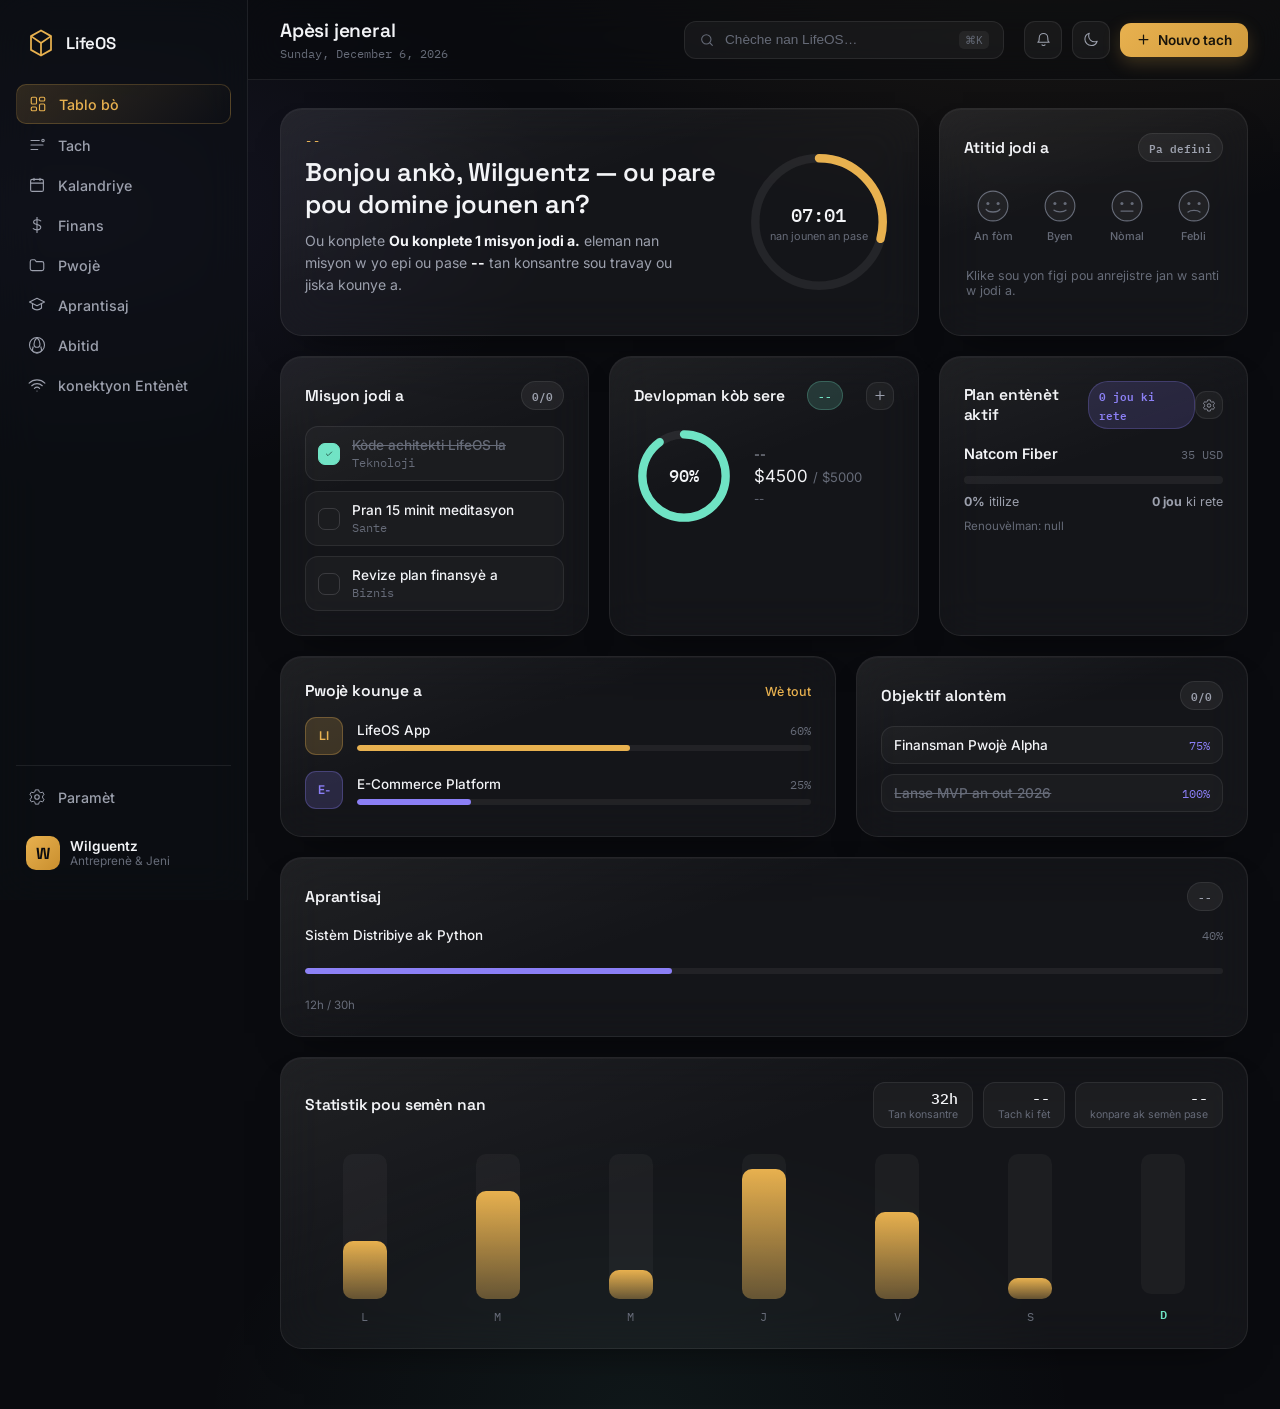
==== index.html @ 63cf5518 "Update index.html" ====
<!DOCTYPE html>
<html lang="ht">
<head>
  <meta charset="UTF-8">
  <meta name="viewport" content="width=device-width, initial-scale=1.0">
  <title>LifeOS — Tablo bò</title>

  <!-- Google Fonts -->
  <link rel="preconnect" href="https://fonts.googleapis.com">
  <link rel="preconnect" href="https://fonts.gstatic.com" crossorigin>
  <link href="https://fonts.googleapis.com/css2?family=Space+Grotesk:wght@400;500;600;700&family=Inter:wght@400;500;600;700&family=IBM+Plex+Mono:wght@400;500&display=swap" rel="stylesheet">

  <!-- CSS Style -->
  <link rel="stylesheet" href="dashboard.css">
</head>
<body>

<noscript>
  <p style="padding:16px;text-align:center;">LifeOS bezwen JavaScript pou li ka fonksyone. Tanpri aktive JavaScript nan navigatè w la.</p>
</noscript>

<div class="app">

  <!-- ================= SIDEBAR (NAVIGATION) ================= -->
  <aside class="sidebar" id="sidebar" aria-label="Navigasyon Prensipal">
    <div class="sidebar-brand">
      <span class="brand-mark" aria-hidden="true">
        <svg viewBox="0 0 24 24" fill="none">
          <path d="M12 2L4 6.5V17.5L12 22L20 17.5V6.5L12 2Z" stroke="currentColor" stroke-width="1.4" stroke-linejoin="round"/>
          <path d="M12 22V12M12 12L20 6.5M12 12L4 6.5" stroke="currentColor" stroke-width="1.4" stroke-linejoin="round"/>
        </svg>
      </span>
      <span class="brand-name">LifeOS</span>
    </div>

    <!-- Navigation Hooks via data-route -->
    <nav class="sidebar-nav" id="sidebarNav">
      <a href="#dashboard" class="nav-item is-active" data-route="dashboard" data-tip="Tablo bò" aria-label="Ale nan Tablo bò">
        <svg viewBox="0 0 24 24" fill="none" aria-hidden="true"><rect x="3" y="3" width="7" height="9" rx="1.5" stroke="currentColor" stroke-width="1.5"/><rect x="14" y="3" width="7" height="5" rx="1.5" stroke="currentColor" stroke-width="1.5"/><rect x="14" y="12" width="7" height="9" rx="1.5" stroke="currentColor" stroke-width="1.5"/><rect x="3" y="16" width="7" height="5" rx="1.5" stroke="currentColor" stroke-width="1.5"/></svg>
        <span>Tablo bò</span>
      </a>
      <a href="#tasks" class="nav-item" data-route="tasks" data-tip="Tach" aria-label="Ale nan Tach">
        <svg viewBox="0 0 24 24" fill="none" aria-hidden="true"><path d="M4 6h11M4 12h16M4 18h9" stroke="currentColor" stroke-width="1.5" stroke-linecap="round"/><circle cx="20" cy="6" r="1.6" stroke="currentColor" stroke-width="1.5"/></svg>
        <span>Tach</span>
      </a>
      <a href="#calendar" class="nav-item" data-route="calendar" data-tip="Kalandriye" aria-label="Ale nan Kalandriye">
        <svg viewBox="0 0 24 24" fill="none" aria-hidden="true"><rect x="3.5" y="4.5" width="17" height="16" rx="2" stroke="currentColor" stroke-width="1.5"/><path d="M3.5 9.5H20.5M8 3V6M16 3V6" stroke="currentColor" stroke-width="1.5" stroke-linecap="round"/></svg>
        <span>Kalandriye</span>
      </a>
      <a href="#finance" class="nav-item" data-route="finance" data-tip="Finans" aria-label="Ale nan Finans">
        <svg viewBox="0 0 24 24" fill="none" aria-hidden="true"><path d="M12 2V22" stroke="currentColor" stroke-width="1.5" stroke-linecap="round"/><path d="M17 6.5C17 6.5 14.8 5 12 5C9.5 5 7.5 6.4 7.5 8.3C7.5 12.3 17 10.2 17 14.8C17 16.9 14.7 18.5 12 18.5C9 18.5 7 16.8 7 16.8" stroke="currentColor" stroke-width="1.5" stroke-linecap="round"/></svg>
        <span>Finans</span>
      </a>
      <a href="#projects" class="nav-item" data-route="projects" data-tip="Pwojè" aria-label="Ale nan Pwojè">
        <svg viewBox="0 0 24 24" fill="none" aria-hidden="true"><path d="M3 7.5C3 6.1 4.1 5 5.5 5H9L11 7.5H18.5C19.9 7.5 21 8.6 21 10V17C21 18.4 19.9 19.5 18.5 19.5H5.5C4.1 19.5 3 18.4 3 17V7.5Z" stroke="currentColor" stroke-width="1.5" stroke-linejoin="round"/></svg>
        <span>Pwojè</span>
      </a>
      <a href="#learning" class="nav-item" data-route="learning" data-tip="Aprantisaj" aria-label="Ale nan Aprantisaj">
        <svg viewBox="0 0 24 24" fill="none" aria-hidden="true"><path d="M2 8L12 3L22 8L12 13L2 8Z" stroke="currentColor" stroke-width="1.5" stroke-linejoin="round"/><path d="M6 10.5V16C6 16 8.5 18.5 12 18.5C15.5 18.5 18 16 18 16V10.5" stroke="currentColor" stroke-width="1.5" stroke-linecap="round"/></svg>
        <span>Aprantisaj</span>
      </a>
      <a href="#habits" class="nav-item" data-route="habits" data-tip="Abitid" aria-label="Ale nan Abitid">
        <svg viewBox="0 0 24 24" fill="none" aria-hidden="true"><path d="M12 2C12 2 8 6 8 10.5C8 13 9.8 15 12 15C14.2 15 16 13 16 10.5C16 6 12 2 12 2Z" stroke="currentColor" stroke-width="1.5" stroke-linejoin="round"/><path d="M7 14C7 14 6 17 6 18.5C6 20.9 8.7 22.8 12 22.8C15.3 22.8 18 20.9 18 18.5C18 17 17 14 17 14" stroke="currentColor" stroke-width="1.5" stroke-linejoin="round"/><circle cx="12" cy="12" r="10" stroke="currentColor" stroke-width="1.5"/></svg>
        <span>Abitid</span>
      </a>
<a href="#plan" class="nav-item" data-route="plan" data-tip="plan" aria-label="Ale nan plan inténet">
  <svg viewBox="0 0 24 24" fill="none" aria-hidden="true">
    <path d="M12 20h.01M8.5 16.5a5 5 0 0 1 7 0M5 13a10 10 0 0 1 14 0M1.5 9.5a15 15 0 0 1 21 0" stroke="currentColor" stroke-width="1.5" stroke-linecap="round" stroke-linejoin="round"/>
  </svg>
  <span>konektyon Entènèt</span>
</a>
    </nav>




    <!-- Profile Area (Required Hooks) -->
    <div class="sidebar-footer">
      <a href="#settings" class="nav-item" data-route="settings" data-tip="Paramèt" aria-label="Ale nan Paramèt">
        <svg viewBox="0 0 24 24" fill="none" aria-hidden="true"><circle cx="12" cy="12" r="3" stroke="currentColor" stroke-width="1.5"/><path d="M19.4 13.5C19.5 13 19.5 12.5 19.5 12C19.5 11.5 19.5 11 19.4 10.5L21.5 8.9L19.5 5.4L17.1 6.4C16.4 5.8 15.6 5.3 14.7 5L14.3 2.5H9.7L9.3 5C8.4 5.3 7.6 5.8 6.9 6.4L4.5 5.4L2.5 8.9L4.6 10.5C4.5 11 4.5 11.5 4.5 12C4.5 12.5 4.5 13 4.6 13.5L2.5 15.1L4.5 18.6L6.9 17.6C7.6 18.2 8.4 18.7 9.3 19L9.7 21.5H14.3L14.7 19C15.6 18.7 16.4 18.2 17.1 17.6L19.5 18.6L21.5 15.1L19.4 13.5Z" stroke="currentColor" stroke-width="1.3" stroke-linejoin="round"/></svg>
        <span>Paramèt</span>
      </a>
      <div class="sidebar-user" id="sidebarUserProfile">
        <div class="user-avatar" id="userAvatar">-</div>
        <div class="user-meta">
          <span class="user-name" id="userName">-</span>
          <span class="user-role" id="userRole">-</span>
        </div>
      </div>
    </div>
  </aside>

  <!-- ================= MAIN CONTENT CONTAINER ================= -->
  <div class="main">
    <header class="topbar">
      <button class="icon-btn only-mobile" id="menuToggle" aria-label="Louvri/Fèmen meni" aria-expanded="false" aria-controls="sidebar">
        <svg viewBox="0 0 24 24" fill="none" aria-hidden="true"><path d="M4 7H20M4 12H20M4 17H14" stroke="currentColor" stroke-width="1.6" stroke-linecap="round"/></svg>
      </button>

      <div class="topbar-title">
        <h1 id="viewTitle">Apèsi jeneral</h1>
        <p id="todayLabel">--</p>
      </div>

      <div class="topbar-search" role="search">
        <svg viewBox="0 0 24 24" fill="none" aria-hidden="true"><circle cx="11" cy="11" r="7" stroke="currentColor" stroke-width="1.6"/><path d="M20 20L16.5 16.5" stroke="currentColor" stroke-width="1.6" stroke-linecap="round"/></svg>
        <input type="text" id="searchInput" placeholder="Chèche nan LifeOS…" aria-label="Chèche nan tout sistèm nan">
        <span class="kbd" aria-hidden="true">⌘K</span>
      </div>

      <div class="topbar-actions">
        <button class="icon-btn" id="notificationBtn" aria-label="Notifikasyon, pa gen nouvo mesaj" aria-live="polite">
          <svg viewBox="0 0 24 24" fill="none" aria-hidden="true"><path d="M6 9.5C6 6 8.7 3.5 12 3.5C15.3 3.5 18 6 18 9.5C18 15 20 16 20 16H4C4 16 6 15 6 9.5Z" stroke="currentColor" stroke-width="1.5" stroke-linejoin="round"/><path d="M9.5 19C9.5 19 10 20.5 12 20.5C14 20.5 14.5 19 14.5 19" stroke="currentColor" stroke-width="1.5" stroke-linejoin="round"/></svg>
          <span class="dot-badge" id="notificationBadge" style="display: none;"></span>
        </button>
        <button class="icon-btn" id="themeToggle" aria-label="Chanje tèm klè oswa fonse">
          <svg viewBox="0 0 24 24" fill="none" aria-hidden="true"><path d="M20 14.5C18.9 15 17.7 15.3 16.4 15.3C11.8 15.3 8 11.6 8 7C8 5.7 8.3 4.4 8.9 3.3C5.3 4.4 2.7 7.8 2.7 11.7C2.7 16.6 6.7 20.6 11.6 20.6C15.5 20.6 18.8 18.1 20 14.5Z" stroke="currentColor" stroke-width="1.5" stroke-linejoin="round"/></svg>
        </button>
        <button class="btn-primary" id="newTaskBtn" aria-label="Kreye yon nouvo tach">
          <svg viewBox="0 0 24 24" fill="none" aria-hidden="true"><path d="M12 5V19M5 12H19" stroke="currentColor" stroke-width="2" stroke-linecap="round"/></svg>
          Nouvo tach
        </button>
      </div>
    </header>

    <main class="content" id="mainContent">
      <div class="grid">
        <!-- 1. WELCOME SECTION -->
        <section class="card card--welcome span-8" id="welcomeSection" data-reveal>
          <div class="welcome-text">
            <p class="eyebrow" id="welcomeGreeting">--</p>
            <h2 id="welcomeTitle">Pwofil la ap chaje...</h2>
            <p class="welcome-sub" id="welcomeSub">
              Ou konplete <strong id="welcomeDoneCount">--</strong> eleman nan misyon w yo epi ou pase <strong id="welcomeFocusedTime">--</strong> tan konsantre sou travay ou jiska kounye a.
            </p>
            <div class="welcome-chips" id="welcomeChips"></div>
          </div>
          <div class="day-arc" aria-hidden="true">
            <svg viewBox="0 0 160 160">
              <circle class="arc-track" cx="80" cy="80" r="68"/>
              <circle class="arc-fill" id="dayArcFill" cx="80" cy="80" r="68"/>
            </svg>
            <div class="arc-label">
              <span class="arc-time" id="arcTime">--:--</span>
              <span class="arc-caption" id="arcCaption">nan jounen an pase</span>
            </div>
          </div>
        </section>

        <!-- 2. MOOD SECTION -->
        <section class="card card--mood span-4" id="moodSection" data-reveal>
          <div class="card-head">
            <h3>Atitid jodi a</h3>
            <span class="card-tag" id="moodTag">Pa defini</span>
          </div>
          <div class="mood-row" id="moodRow">
            <button class="mood-btn" data-mood="great" data-label="An fòm">
              <svg viewBox="0 0 40 40"><circle cx="20" cy="20" r="17.5" class="mood-face"/><circle cx="14" cy="17" r="1.8" class="mood-eye"/><circle cx="26" cy="17" r="1.8" class="mood-eye"/><path d="M12 24C14.5 28 25.5 28 28 24" class="mood-mouth"/></svg>
              <span>An fòm</span>
            </button>
            <button class="mood-btn" data-mood="good" data-label="Byen">
              <svg viewBox="0 0 40 40"><circle cx="20" cy="20" r="17.5" class="mood-face"/><circle cx="14" cy="17" r="1.8" class="mood-eye"/><circle cx="26" cy="17" r="1.8" class="mood-eye"/><path d="M13 25C16 27.5 24 27.5 27 25" class="mood-mouth"/></svg>
              <span>Byen</span>
            </button>
            <button class="mood-btn" data-mood="okay" data-label="Nòmal">
              <svg viewBox="0 0 40 40"><circle cx="20" cy="20" r="17.5" class="mood-face"/><circle cx="14" cy="17" r="1.8" class="mood-eye"/><circle cx="26" cy="17" r="1.8" class="mood-eye"/><path d="M13 26H27" class="mood-mouth"/></svg>
              <span>Nòmal</span>
            </button>
            <button class="mood-btn" data-mood="low" data-label="Febli">
              <svg viewBox="0 0 40 40"><circle cx="20" cy="20" r="17.5" class="mood-face"/><circle cx="14" cy="17" r="1.8" class="mood-eye"/><circle cx="26" cy="17" r="1.8" class="mood-eye"/><path d="M13 27C16 24.5 24 24.5 27 27" class="mood-mouth"/></svg>
              <span>Febli</span>
            </button>
          </div>
          <p class="mood-note" id="moodNote">Klike sou yon figi pou anrejistre jan w santi w jodi a.</p>
        </section>

        <!-- 3. MISSION SECTION -->
        <section class="card card--mission span-4" id="missionSection" data-reveal>
          <div class="card-head">
            <h3>Misyon jodi a</h3>
            <span class="card-tag" id="missionTag">0/0</span>
          </div>
          <ul class="mission-list" id="missionList"></ul>
        </section>

        <!-- 4. SAVINGS SECTION -->
        <section class="card card--savings span-4" id="savingsSection" data-reveal>
          <div class="card-head">
            <h3>Devlopman kòb sere</h3>
            <span class="card-tag tag--mint" id="savingsTag">--</span>
            <button class="icon-btn" id="addTransactionBtn" style="width:28px;height:28px;">
              <svg viewBox="0 0 24 24" fill="none"><path d="M12 5V19M5 12H19" stroke="currentColor" stroke-width="2" stroke-linecap="round"/></svg>
            </button>
          </div>
          <div class="savings-body">
            <div class="ring-wrap">
              <svg viewBox="0 0 120 120" class="ring">
                <circle cx="60" cy="60" r="50" class="ring-track"/>
                <circle cx="60" cy="60" r="50" class="ring-fill" id="savingsRing"/>
              </svg>
              <div class="ring-center">
                <span class="ring-pct" id="savingsPct">0%</span>
              </div>
            </div>
            <div class="savings-meta">
              <p class="savings-goal" id="savingsGoalName">--</p>
              <p class="savings-amounts"><strong id="savingsCurrent">--</strong> <span id="savingsTarget">sou --</span></p>
              <p class="savings-sub" id="savingsSub">--</p>
            </div>
          </div>
        </section>

        <!-- 5. INTERNET PLAN SECTION -->
        <section class="card card--plan span-4" id="internetPlanSection" data-reveal>
          <div class="card-head">
            <h3>Plan entènèt aktif</h3>
            <span class="card-tag tag--violet" id="planDaysLeft">-- jou ki rete</span>
            <button class="icon-btn" id="managePlanBtn" style="width:28px;height:28px;">
              <svg viewBox="0 0 24 24" fill="none"><circle cx="12" cy="12" r="3" stroke="currentColor" stroke-width="1.5"/><path d="M19.4 13.5C19.5 13 19.5 12.5 19.5 12C19.5 11.5 19.5 11 19.4 10.5L21.5 8.9L19.5 5.4L17.1 6.4C16.4 5.8 15.6 5.3 14.7 5L14.3 2.5H9.7L9.3 5C8.4 5.3 7.6 5.8 6.9 6.4L4.5 5.4L2.5 8.9L4.6 10.5C4.5 11 4.5 11.5 4.5 12C4.5 12.5 4.5 13 4.6 13.5L2.5 15.1L4.5 18.6L6.9 17.6C7.6 18.2 8.4 18.7 9.3 19L9.7 21.5H14.3L14.7 19C15.6 18.7 16.4 18.2 17.1 17.6L19.5 18.6L21.5 15.1L19.4 13.5Z" stroke="currentColor" stroke-width="1.3" stroke-linejoin="round"/></svg>
            </button>
          </div>
          <div class="plan-body">
            <div class="plan-top">
              <span class="plan-provider" id="planProvider">--</span>
              <span class="plan-price" id="planPrice">--</span>
            </div>
            <div class="plan-bar" aria-hidden="true">
              <div class="plan-bar-fill" id="planBarFill" style="width: 0%;"></div>
            </div>
            <div class="plan-stats">
              <span><strong id="planUsed">--</strong> itilize</span>
              <span><strong id="planLeft">--</strong> ki rete</span>
            </div>
            <p class="plan-renew" id="planRenewDate">--</p>
          </div>
        </section>

        <!-- 6. PROJECTS SECTION -->
        <section class="card card--projects span-7" id="projectsSection" data-reveal>
          <div class="card-head">
            <h3>Pwojè kounye a</h3>
            <a href="#projects" class="card-link" data-route="projects">Wè tout</a>
          </div>
          <div class="project-list" id="projectList"></div>
        </section>

        <!-- NEW GOALS SECTION -->
        <section class="card card--goals span-5" id="goalsSection" data-reveal>
          <div class="card-head">
            <h3>Objektif alontèm</h3>
            <span class="card-tag" id="goalsTag">0/0</span>
          </div>
          <ul class="goals-list" id="goalsList"></ul>
        </section>

        <!-- 7. LEARNING SECTION -->
        <section class="card card--learning span-12" id="learningSection" data-reveal>
          <div class="card-head">
            <h3>Aprantisaj</h3>
            <span class="card-tag" id="learningTag">--</span>
          </div>
          <div class="learning-list" id="learningList"></div>
        </section>

        <!-- 8. WEEKLY STATS SECTION -->
        <section class="card card--stats span-12" id="weeklyStatsSection" data-reveal>
          <div class="card-head">
            <h3>Statistik pou semèn nan</h3>
            <div class="stats-summary" id="statsSummary">
              <div class="stat-pill"><span class="stat-num" id="statFocusedTime">--</span><span class="stat-label">Tan konsantre</span></div>
              <div class="stat-pill"><span class="stat-num" id="statTasksDone">--</span><span class="stat-label">Tach ki fèt</span></div>
              <div class="stat-pill"><span class="stat-num" id="statTrend">--</span><span class="stat-label">konpare ak semèn pase</span></div>
            </div>
          </div>
          <div class="bars" id="weeklyBars"></div>
        </section>
      </div>
    </main>
  </div>

  <div class="sidebar-scrim" id="sidebarScrim" aria-hidden="true"></div>
</div>

<script type="module" src="main.js"></script>
</body>
</html>
---- dashboard.css ----
/* ============================================================
   LifeOS — Design tokens
   ============================================================ */
:root{
  /* base surfaces */
  --bg: #0A0B0F;
  --bg-soft: #0D0F15;
  --bg-elevated: #14161D;
  --glass: rgba(255,255,255,0.045);
  --glass-strong: rgba(255,255,255,0.075);
  --border: rgba(255,255,255,0.08);
  --border-strong: rgba(255,255,255,0.14);

  /* text */
  --text-primary: #F3F4F7;
  --text-secondary: #9CA0AD;
  --text-tertiary: #666B78;

  /* accents */
  --accent-gold: #E8B14F;
  --accent-gold-soft: rgba(232,177,79,0.16);
  --accent-mint: #6FE3C4;
  --accent-mint-soft: rgba(111,227,196,0.16);
  --accent-violet: #8B7FF6;
  --accent-violet-soft: rgba(139,127,246,0.16);
  --accent-coral: #F2765A;

  /* type */
  --font-display: 'Space Grotesk', 'Inter', sans-serif;
  --font-body: 'Inter', sans-serif;
  --font-mono: 'IBM Plex Mono', monospace;

  /* layout */
  --sidebar-w: 248px;
  --radius-lg: 22px;
  --radius-md: 16px;
  --radius-sm: 10px;
  --ease: cubic-bezier(.22,1,.36,1);
}

*{ box-sizing:border-box; }
html{ color-scheme: dark; }

body{
  margin:0;
  min-height:100vh;
  font-family: var(--font-body);
  color: var(--text-primary);
  background:
    radial-gradient(1100px 600px at 82% -10%, rgba(232,177,79,0.10), transparent 60%),
    radial-gradient(900px 500px at 5% 15%, rgba(139,127,246,0.09), transparent 55%),
    radial-gradient(800px 500px at 50% 100%, rgba(111,227,196,0.06), transparent 55%),
    var(--bg);
  -webkit-font-smoothing: antialiased;
}

::selection{ background: var(--accent-gold-soft); color: var(--text-primary); }

::-webkit-scrollbar{ width:9px; height:9px; }
::-webkit-scrollbar-thumb{ background: rgba(255,255,255,0.12); border-radius: 10px; }
::-webkit-scrollbar-track{ background: transparent; }

a{ color: inherit; text-decoration:none; }
button{ font-family: inherit; cursor:pointer; }

/* ============================================================
   App shell
   ============================================================ */
.app{
  display:flex;
  min-height:100vh;
}

/* ---------- Sidebar ---------- */
.sidebar{
  width: var(--sidebar-w);
  flex-shrink:0;
  display:flex;
  flex-direction:column;
  padding: 22px 16px;
  background: rgba(13,15,21,0.6);
  border-right: 1px solid var(--border);
  backdrop-filter: blur(20px);
  -webkit-backdrop-filter: blur(20px);
  position: sticky;
  top:0;
  height:100vh;
  z-index: 40;
}

.sidebar-brand{
  display:flex; align-items:center; gap:10px;
  padding: 6px 10px 26px;
}
.brand-mark{
  width:30px; height:30px; color: var(--accent-gold);
  display:flex; align-items:center; justify-content:center;
}
.brand-mark svg{ width:100%; height:100%; }
.brand-name{
  font-family: var(--font-display);
  font-weight:600;
  font-size: 1.05rem;
  letter-spacing: -0.01em;
}

.sidebar-nav{
  display:flex; flex-direction:column; gap:2px;
  flex:1;
}

.nav-item{
  display:flex; align-items:center; gap:12px;
  padding: 10px 12px;
  border-radius: var(--radius-sm);
  color: var(--text-secondary);
  font-size: 0.89rem;
  font-weight: 500;
  transition: background .18s var(--ease), color .18s var(--ease), transform .18s var(--ease);
}
.nav-item svg{ width:18px; height:18px; flex-shrink:0; }
.nav-item:hover{ background: var(--glass); color: var(--text-primary); }
.nav-item.is-active{
  background: linear-gradient(135deg, var(--accent-gold-soft), transparent);
  color: var(--accent-gold);
  border: 1px solid rgba(232,177,79,0.22);
}

.sidebar-footer{
  display:flex; flex-direction:column; gap:12px;
  padding-top: 12px;
  border-top: 1px solid var(--border);
}
.sidebar-user{
  display:flex; align-items:center; gap:10px;
  padding: 8px 10px;
  border-radius: var(--radius-sm);
}
.user-avatar{
  width:34px; height:34px; border-radius:10px;
  display:flex; align-items:center; justify-content:center;
  background: linear-gradient(135deg, var(--accent-gold), #c98f2e);
  color:#0A0B0F; font-weight:700; font-family: var(--font-display);
  flex-shrink:0;
}
.user-meta{ display:flex; flex-direction:column; line-height:1.2; overflow:hidden; }
.user-name{ font-size:0.85rem; font-weight:600; }
.user-role{ font-size:0.74rem; color:var(--text-tertiary); }

.sidebar-scrim{ display:none; }
/* ---------- Plan Entènèt (Sidebar) ---------- */
.sidebar-plan{
  padding: 14px 12px;
  margin: 8px 0;
  border-radius: var(--radius-md);
  background: var(--glass);
  border: 1px solid var(--border);
}
.sidebar-plan-title{
  margin: 0 0 10px;
  font-size: 0.76rem;
  font-weight: 600;
  color: var(--text-secondary);
  text-transform: uppercase;
  letter-spacing: 0.04em;
}
#internetPlanForm{
  display: flex;
  flex-direction: column;
  gap: 8px;
}
#internetPlanForm select,
#internetPlanForm input{
  width: 100%;
  padding: 8px 10px;
  border-radius: 9px;
  background: rgba(255,255,255,0.05);
  border: 1px solid var(--border);
  color: var(--text-primary);
  font-size: 0.8rem;
  font-family: var(--font-body);
  outline: none;
  transition: border-color .18s var(--ease);
}
#internetPlanForm select:focus,
#internetPlanForm input:focus{
  border-color: var(--border-strong);
}
#internetPlanForm select option{
  background: var(--bg-elevated);
  color: var(--text-primary);
}
#internetPlanForm input::placeholder{
  color: var(--text-tertiary);
}
#internetPlanForm button{
  padding: 9px;
  border-radius: 9px;
  border: none;
  background: linear-gradient(135deg, var(--accent-gold), #cf9a3c);
  color: #17130a;
  font-weight: 600;
  font-size: 0.82rem;
}
.sidebar-plan-status{
  margin: 10px 2px 0;
  font-size: 0.72rem;
  color: var(--text-tertiary);
  font-family: var(--font-mono);
}
/* ---------- Main column ---------- */
.main{
  flex:1;
  min-width:0;
  display:flex;
  flex-direction:column;
}

/* ---------- Topbar ---------- */
.topbar{
  position: sticky;
  top:0;
  z-index: 30;
  display:flex;
  align-items:center;
  gap: 20px;
  padding: 18px 32px;
  background: rgba(10,11,15,0.55);
  backdrop-filter: blur(18px);
  -webkit-backdrop-filter: blur(18px);
  border-bottom: 1px solid var(--border);
}
.topbar-title h1{
  margin:0; font-family: var(--font-display);
  font-size: 1.2rem; font-weight:600; letter-spacing:-0.01em;
}
.topbar-title p{
  margin:2px 0 0; font-size:0.78rem; color: var(--text-tertiary);
  font-family: var(--font-mono);
}

.topbar-search{
  margin-left: auto;
  display:flex; align-items:center; gap:8px;
  width: 320px;
  padding: 9px 14px;
  border-radius: 12px;
  background: var(--glass);
  border: 1px solid var(--border);
  color: var(--text-tertiary);
  transition: border-color .18s var(--ease), background .18s var(--ease);
}
.topbar-search:focus-within{ border-color: var(--border-strong); background: var(--glass-strong); }
.topbar-search svg{ width:16px; height:16px; flex-shrink:0; }
.topbar-search input{
  border:none; background:transparent; outline:none;
  color: var(--text-primary); font-size:0.85rem; width:100%;
}
.topbar-search input::placeholder{ color: var(--text-tertiary); }
.kbd{
  font-family: var(--font-mono); font-size:0.68rem;
  color: var(--text-tertiary); background: rgba(255,255,255,0.06);
  padding: 2px 6px; border-radius:5px; flex-shrink:0;
}

.topbar-actions{ display:flex; align-items:center; gap:10px; }

.icon-btn{
  position:relative;
  width:38px; height:38px;
  display:flex; align-items:center; justify-content:center;
  border-radius: 11px;
  background: var(--glass);
  border: 1px solid var(--border);
  color: var(--text-secondary);
  transition: background .18s var(--ease), color .18s var(--ease), transform .12s var(--ease);
}
.icon-btn svg{ width:17px; height:17px; }
.icon-btn:hover{ background: var(--glass-strong); color: var(--text-primary); transform: translateY(-1px); }
.dot-badge{
  position:absolute; top:8px; right:8px;
  width:6px; height:6px; border-radius:50%;
  background: var(--accent-coral);
  box-shadow: 0 0 0 2px var(--bg);
}

.btn-primary{
  display:flex; align-items:center; gap:7px;
  padding: 9px 16px;
  border-radius: 11px;
  border: none;
  background: linear-gradient(135deg, var(--accent-gold), #cf9a3c);
  color: #17130a;
  font-weight:600; font-size:0.85rem;
  box-shadow: 0 6px 18px rgba(232,177,79,0.22);
  transition: transform .16s var(--ease), box-shadow .16s var(--ease);
  white-space: nowrap;
}
.btn-primary svg{ width:15px; height:15px; }
.btn-primary:hover{ transform: translateY(-1px); box-shadow: 0 8px 22px rgba(232,177,79,0.3); }
.btn-primary:active{ transform: translateY(0); }

.only-mobile{ display:none; }

/* ============================================================
   Content / Bento grid
   ============================================================ */
.content{ padding: 28px 32px 60px; }

.grid{
  display:grid;
  grid-template-columns: repeat(12, 1fr);
  gap: 20px;
}

.span-12{ grid-column: span 12; }
.span-8{ grid-column: span 8; }
.span-7{ grid-column: span 7; }
.span-5{ grid-column: span 5; }
.span-4{ grid-column: span 4; }

/* ---------- Card base (glassmorphism) ---------- */
.card{
  position:relative;
  background: var(--glass);
  border: 1px solid var(--border);
  border-radius: var(--radius-lg);
  padding: 24px;
  backdrop-filter: blur(22px);
  -webkit-backdrop-filter: blur(22px);
  box-shadow: 0 1px 0 rgba(255,255,255,0.03) inset, 0 20px 40px -24px rgba(0,0,0,0.6);
  overflow:hidden;
  opacity:0;
  transform: translateY(14px);
  animation: reveal .7s var(--ease) forwards;
}
.card::before{
  content:"";
  position:absolute; inset:0;
  background: linear-gradient(160deg, rgba(255,255,255,0.05), transparent 40%);
  pointer-events:none;
}
.card:hover{ border-color: var(--border-strong); }

@keyframes reveal{
  to{ opacity:1; transform: translateY(0); }
}
[data-reveal]:nth-child(1){ animation-delay: .02s; }
[data-reveal]:nth-child(2){ animation-delay: .07s; }
[data-reveal]:nth-child(3){ animation-delay: .12s; }
[data-reveal]:nth-child(4){ animation-delay: .17s; }
[data-reveal]:nth-child(5){ animation-delay: .22s; }
[data-reveal]:nth-child(6){ animation-delay: .27s; }
[data-reveal]:nth-child(7){ animation-delay: .32s; }
[data-reveal]:nth-child(8){ animation-delay: .37s; }

.card-head{
  display:flex; align-items:center; justify-content:space-between;
  margin-bottom: 16px;
}
.card-head h3{
  margin:0; font-family: var(--font-display);
  font-size:0.98rem; font-weight:600; letter-spacing:-0.01em;
}
.card-link{ font-size:0.78rem; color: var(--accent-gold); font-weight:500; }
.card-link:hover{ text-decoration: underline; }

.card-tag{
  font-size:0.7rem; font-weight:600;
  padding: 4px 10px; border-radius: 20px;
  background: rgba(255,255,255,0.06);
  color: var(--text-secondary);
  border: 1px solid var(--border);
  font-family: var(--font-mono);
}
.tag--mint{ background: var(--accent-mint-soft); color: var(--accent-mint); border-color: rgba(111,227,196,0.25); }
.tag--violet{ background: var(--accent-violet-soft); color: var(--accent-violet); border-color: rgba(139,127,246,0.25); }

/* ---------- 1. Welcome card ---------- */
.card--welcome{
  display:flex; align-items:center; justify-content:space-between; gap:24px;
}
.eyebrow{
  margin:0 0 8px; font-family: var(--font-mono); font-size:0.72rem;
  text-transform: uppercase; letter-spacing: 0.08em; color: var(--accent-gold);
}
.welcome-text h2{
  margin:0 0 10px; font-family: var(--font-display);
  font-size: clamp(1.3rem, 2vw, 1.65rem); font-weight:600; letter-spacing:-0.015em;
  max-width: 30ch;
}
.welcome-sub{ margin:0 0 16px; color: var(--text-secondary); font-size:0.88rem; max-width: 42ch; line-height:1.55; }
.welcome-sub strong{ color: var(--text-primary); }
.welcome-chips{ display:flex; gap:8px; flex-wrap:wrap; }
.chip{
  font-size:0.76rem; padding:6px 12px; border-radius: 20px;
  background: rgba(255,255,255,0.05); border:1px solid var(--border);
  color: var(--text-secondary);
}

.day-arc{ position:relative; width:150px; height:150px; flex-shrink:0; }
.day-arc svg{ width:100%; height:100%; transform: rotate(-90deg); }
.arc-track{ fill:none; stroke: rgba(255,255,255,0.07); stroke-width:9; }
.arc-fill{
  fill:none; stroke: var(--accent-gold); stroke-width:9;
  stroke-linecap: round;
  stroke-dasharray: 427; stroke-dashoffset: 427;
  transition: stroke-dashoffset 1.1s var(--ease);
}
.arc-label{
  position:absolute; inset:0; display:flex; flex-direction:column;
  align-items:center; justify-content:center; text-align:center;
}
.arc-time{ font-family: var(--font-mono); font-size:1.2rem; font-weight:500; }
.arc-caption{ font-size:0.68rem; color: var(--text-tertiary); margin-top:2px; }

/* ---------- 2. Mood card ---------- */
.mood-row{ display:flex; gap:8px; justify-content:space-between; }
.mood-btn{
  flex:1; display:flex; flex-direction:column; align-items:center; gap:6px;
  padding: 10px 4px; border-radius: 14px;
  border: 1px solid transparent; background: transparent;
  color: var(--text-tertiary);
  transition: background .18s var(--ease), border-color .18s var(--ease), transform .12s var(--ease);
}
.mood-btn svg{ width:34px; height:34px; }
.mood-face{ fill: rgba(255,255,255,0.05); stroke: currentColor; stroke-width:1.3; }
.mood-eye{ fill: currentColor; }
.mood-mouth{ fill:none; stroke: currentColor; stroke-width:1.6; stroke-linecap:round; }
.mood-btn span{ font-size:0.68rem; font-weight:500; }
.mood-btn:hover{ background: var(--glass); color: var(--text-secondary); transform: translateY(-2px); }
.mood-btn.is-selected{
  color: var(--accent-gold);
  background: var(--accent-gold-soft);
  border-color: rgba(232,177,79,0.3);
  transform: translateY(-2px);
}
.mood-note{ margin: 14px 2px 0; font-size:0.78rem; color: var(--text-tertiary); }

/* ---------- 3. Mission card ---------- */
.mission-list{ list-style:none; margin:0; padding:0; display:flex; flex-direction:column; gap:10px; }
.mission-item{
  display:flex; align-items:center; gap:12px;
  padding: 10px 12px; border-radius: 13px;
  background: rgba(255,255,255,0.03);
  border: 1px solid var(--border);
  transition: background .18s var(--ease);
}
.mission-item:hover{ background: rgba(255,255,255,0.05); }
.check{
  width:22px; height:22px; border-radius: 7px; flex-shrink:0;
  border: 1.5px solid var(--border-strong);
  background: transparent;
  display:flex; align-items:center; justify-content:center;
  color: transparent;
  transition: all .18s var(--ease);
}
.mission-item.is-done .check{
  background: var(--accent-mint); border-color: var(--accent-mint); color:#08221a;
}
.check svg{ width:12px; height:12px; }
.mission-copy{ display:flex; flex-direction:column; min-width:0; }
.mission-title{ font-size:0.85rem; font-weight:500; }
.mission-item.is-done .mission-title{ color: var(--text-tertiary); text-decoration: line-through; }
.mission-meta{ font-size:0.72rem; color: var(--text-tertiary); font-family: var(--font-mono); margin-top:2px; }

/* ---------- Goals card ---------- */
.goals-list{ list-style:none; margin:0; padding:0; display:flex; flex-direction:column; gap:10px; }
.goal-item{
  display:flex; align-items:center; gap:12px;
  padding: 10px 12px; border-radius: 13px;
  background: rgba(255,255,255,0.03);
  border: 1px solid var(--border);
  transition: background .18s var(--ease);
}
.goal-item:hover{ background: rgba(255,255,255,0.05); }
.goal-item .check{
  width:22px; height:22px; border-radius: 7px; flex-shrink:0;
  border: 1.5px solid var(--border-strong);
  background: transparent;
  display:flex; align-items:center; justify-content:center;
  color: transparent;
  transition: all .18s var(--ease);
}
.goal-item.is-done .check{
  background: var(--accent-violet); border-color: var(--accent-violet); color:#17130a;
}
.goal-item .check svg{ width:12px; height:12px; }
.goal-copy{ display:flex; flex-direction:column; min-width:0; flex:1; }
.goal-title{ font-size:0.85rem; font-weight:500; }
.goal-item.is-done .goal-title{ color: var(--text-tertiary); text-decoration: line-through; }
.goal-meta{ font-size:0.72rem; color: var(--text-tertiary); font-family: var(--font-mono); margin-top:2px; }
.goal-pct{ font-family: var(--font-mono); font-size:0.76rem; color: var(--accent-violet); flex-shrink:0; }

/* ---------- 4. Savings card ---------- */
.savings-body{ display:flex; align-items:center; gap:20px; }
.ring-wrap{ position:relative; width:100px; height:100px; flex-shrink:0; }
.ring{ width:100%; height:100%; transform: rotate(-90deg); }
.ring-track{ fill:none; stroke: rgba(255,255,255,0.07); stroke-width:10; }
.ring-fill{
  fill:none; stroke: var(--accent-mint); stroke-width:10; stroke-linecap: round;
  stroke-dasharray: 314; stroke-dashoffset: 314;
  transition: stroke-dashoffset 1.1s var(--ease);
}
.ring-center{ position:absolute; inset:0; display:flex; align-items:center; justify-content:center; }
.ring-pct{ font-family: var(--font-mono); font-size:1.05rem; font-weight:500; }
.savings-goal{ margin:0 0 4px; font-size:0.8rem; color: var(--text-secondary); }
.savings-amounts{ margin:0 0 6px; font-size:1.05rem; }
.savings-amounts span{ color: var(--text-tertiary); font-size:0.82rem; font-weight:400; }
.savings-sub{ margin:0; font-size:0.72rem; color: var(--text-tertiary); }

/* ---------- 5. Internet plan card ---------- */
.plan-top{ display:flex; justify-content:space-between; align-items:baseline; margin-bottom:14px; }
.plan-provider{ font-weight:600; font-size:0.9rem; }
.plan-price{ font-family: var(--font-mono); font-size:0.78rem; color: var(--text-tertiary); }
.plan-bar{ height:8px; border-radius:20px; background: rgba(255,255,255,0.06); overflow:hidden; margin-bottom:10px; }
.plan-bar-fill{
  height:100%; width:0%; border-radius:20px;
  background: linear-gradient(90deg, var(--accent-violet), #b2a8ff);
  transition: width 1.1s var(--ease);
}
.plan-stats{ display:flex; justify-content:space-between; font-size:0.78rem; color: var(--text-secondary); margin-bottom:10px; }
.plan-renew{ margin:0; font-size:0.72rem; color: var(--text-tertiary); }

/* ---------- 6. Projects card ---------- */
.project-list{ display:flex; flex-direction:column; gap:16px; }
.project-row{ display:flex; align-items:center; gap:14px; }
.project-icon{
  width:38px; height:38px; border-radius:11px; flex-shrink:0;
  display:flex; align-items:center; justify-content:center;
  font-family: var(--font-display); font-weight:600; font-size:0.78rem;
  background: color-mix(in srgb, var(--pc) 18%, transparent);
  color: var(--pc);
  border: 1px solid color-mix(in srgb, var(--pc) 30%, transparent);
}
.project-info{ flex:1; min-width:0; }
.project-top{ display:flex; justify-content:space-between; margin-bottom:7px; gap:10px; }
.project-name{ font-size:0.84rem; font-weight:500; white-space:nowrap; overflow:hidden; text-overflow:ellipsis; }
.project-pct{ font-family: var(--font-mono); font-size:0.78rem; color: var(--text-tertiary); flex-shrink:0; }

.progress-track{ height:6px; border-radius:20px; background: rgba(255,255,255,0.06); overflow:hidden; }
.progress-fill{
  height:100%; width:0%; border-radius:20px;
  background: var(--pc);
  transition: width 1.2s var(--ease);
}

/* ---------- 7. Learning card ---------- */
.learning-list{ display:flex; flex-direction:column; gap:18px; }
.learning-info{ display:flex; justify-content:space-between; margin-bottom:7px; }
.learning-name{ font-size:0.84rem; font-weight:500; }
.learning-pct{ font-family: var(--font-mono); font-size:0.78rem; color: var(--text-tertiary); }
.learning-meta{ display:block; margin-top:6px; font-size:0.72rem; color: var(--text-tertiary); }

/* ---------- 8. Weekly stats ---------- */
.stats-summary{ display:flex; gap:10px; }
.stat-pill{
  display:flex; flex-direction:column; align-items:flex-end;
  padding: 6px 14px; border-radius: 12px;
  background: rgba(255,255,255,0.04); border:1px solid var(--border);
}
.stat-num{ font-family: var(--font-mono); font-weight:500; font-size:0.92rem; }
.stat-label{ font-size:0.66rem; color: var(--text-tertiary); }

.bars{
  display:flex; align-items:flex-end; gap:14px;
  height: 180px; padding-top: 10px;
}
.bar-col{ flex:1; display:flex; flex-direction:column; align-items:center; gap:10px; height:100%; justify-content:flex-end; }
.bar-track{
  width:100%; max-width:44px; height:100%;
  display:flex; align-items:flex-end;
  border-radius: 10px;
  background: rgba(255,255,255,0.035);
  overflow:hidden;
}
.bar-fill{
  width:100%; height:0%;
  border-radius: 10px 10px 4px 4px;
  background: linear-gradient(180deg, var(--accent-gold), rgba(232,177,79,0.35));
  transition: height 1s var(--ease);
  position:relative;
}
.bar-fill.is-today{ background: linear-gradient(180deg, var(--accent-mint), rgba(111,227,196,0.35)); }
.bar-day{ font-size:0.72rem; color: var(--text-tertiary); font-family: var(--font-mono); }
.bar-day.is-today{ color: var(--accent-mint); font-weight:600; }

/* ============================================================
   Responsive
   ============================================================ */
@media (max-width: 1180px){
  .span-8{ grid-column: span 12; }
  .span-7{ grid-column: span 12; }
  .span-5{ grid-column: span 6; }
  .span-4{ grid-column: span 6; }
  .day-arc{ width:120px; height:120px; }
}

@media (max-width: 860px){
  :root{ --sidebar-w: 220px; }
  .topbar-search{ width: 220px; }
  .span-5, .span-4{ grid-column: span 12; }
  .card--welcome{ flex-direction:column; align-items:flex-start; text-align:left; }
  .day-arc{ align-self:center; }
}

@media (max-width: 680px){
  .only-mobile{ display:flex; }
  .sidebar{
    position:fixed; left:0; top:0; z-index:60;
    transform: translateX(-100%);
    transition: transform .28s var(--ease);
    box-shadow: 20px 0 60px rgba(0,0,0,0.5);
  }
  .sidebar.is-open{ transform: translateX(0); }
  .sidebar-scrim{
    display:none; position:fixed; inset:0; z-index:50;
    background: rgba(0,0,0,0.5); backdrop-filter: blur(2px);
  }
  .sidebar-scrim.is-open{ display:block; }

  .topbar{ padding: 14px 16px; gap:10px; }
  .topbar-search{ display:none; }
  .topbar-title h1{ font-size:1.05rem; }
  .content{ padding: 18px 16px 40px; }
  .btn-primary span{ display:none; }
  .btn-primary{ padding: 10px; }

  .savings-body{ flex-direction:column; align-items:flex-start; }
  .stats-summary{ display:none; }
  .bars{ gap:8px; }
}

@media (prefers-reduced-motion: reduce){
  *{ animation-duration: 0.01ms !important; transition-duration: 0.01ms !important; }
}
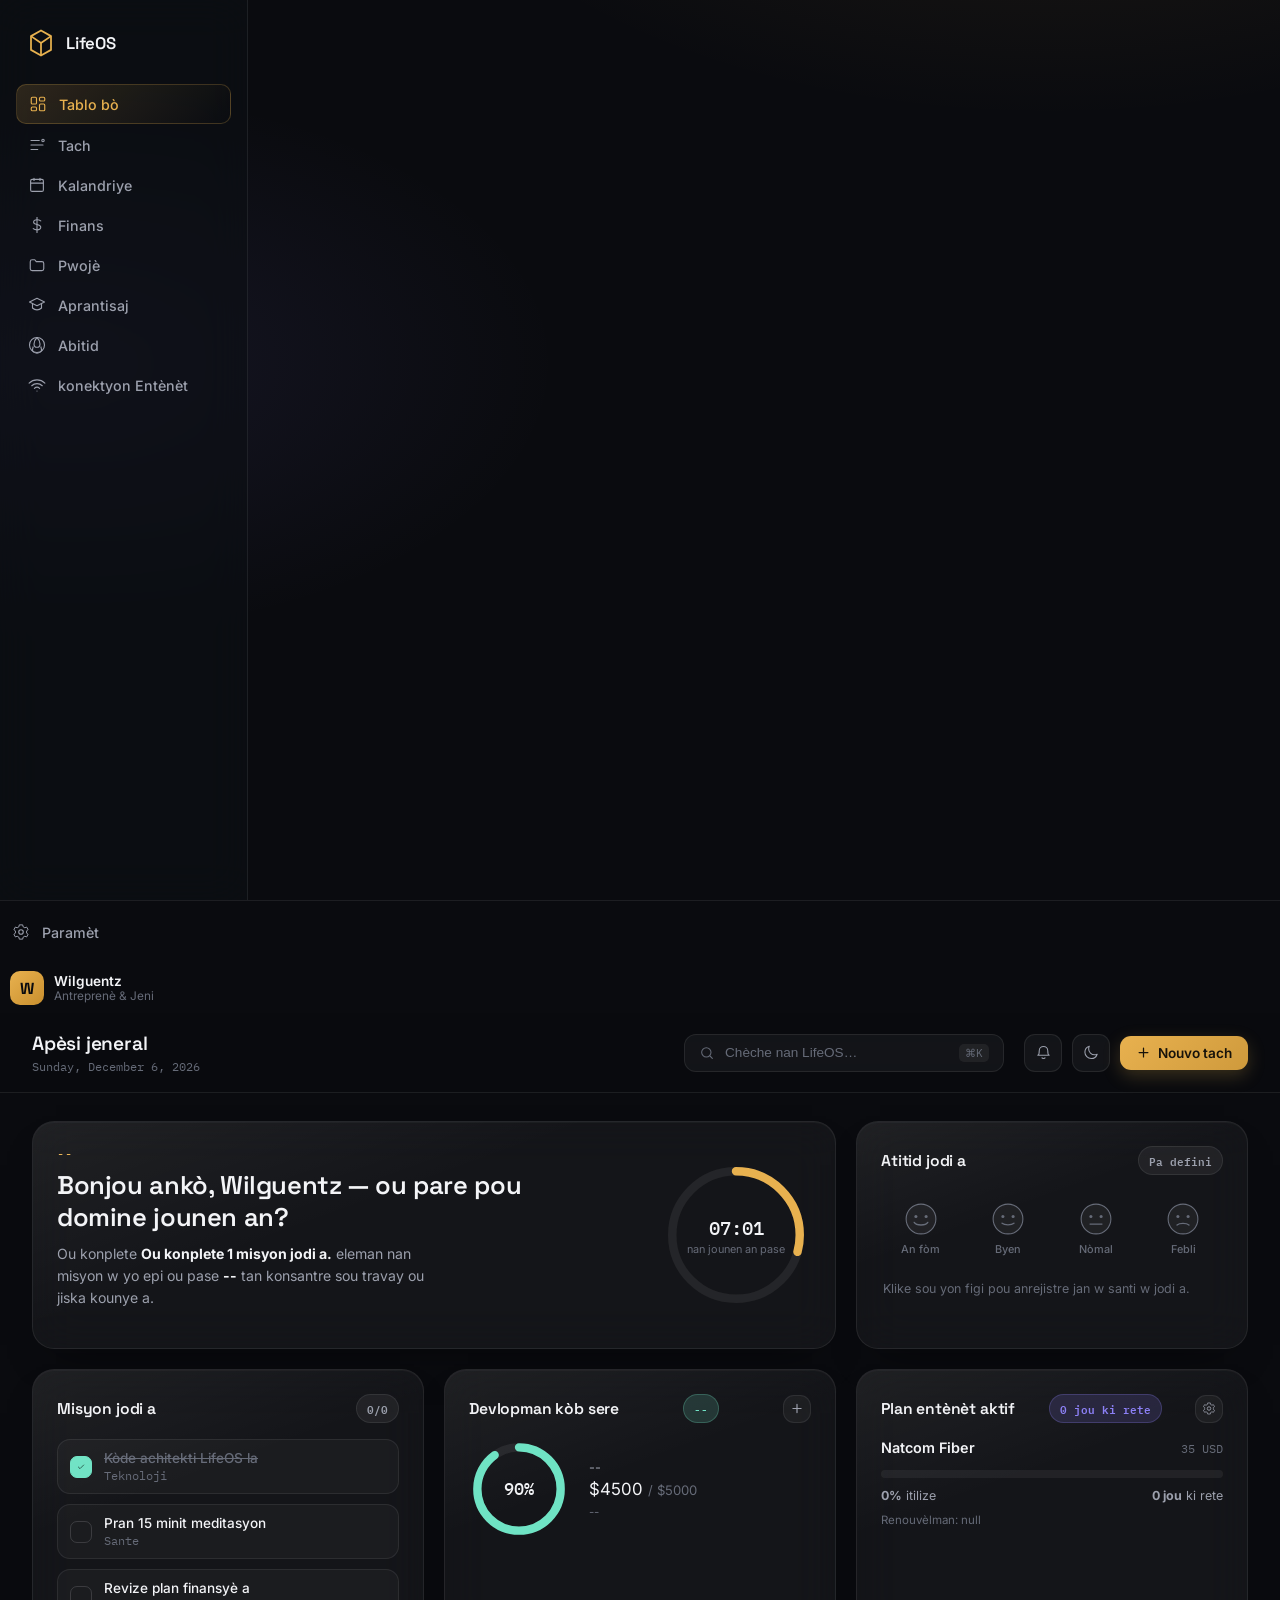
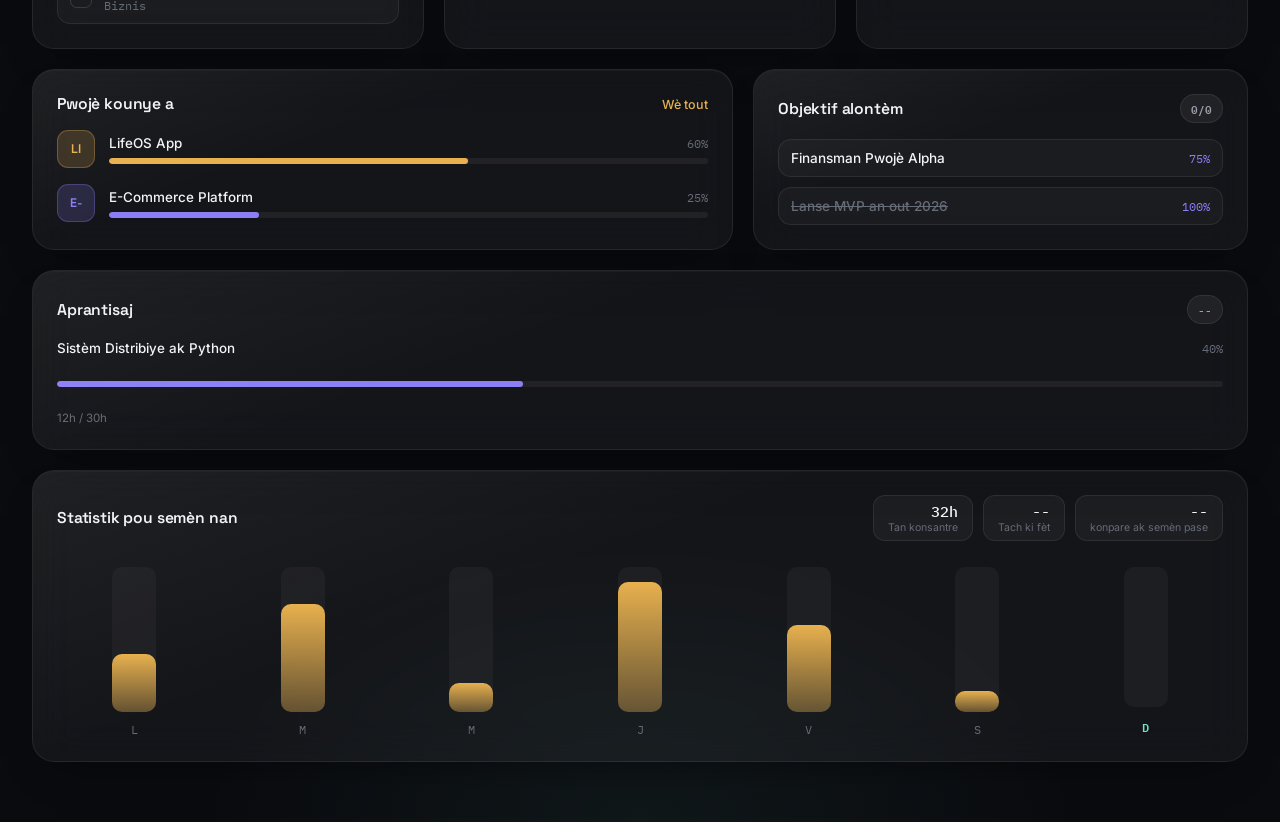
==== commit 82bd5801: "Update index.html" ====
--- a/index.html
+++ b/index.html
@@ -72,7 +72,7 @@
     </nav>
 
 
-
+</div>
 
     <!-- Profile Area (Required Hooks) -->
     <div class="sidebar-footer">
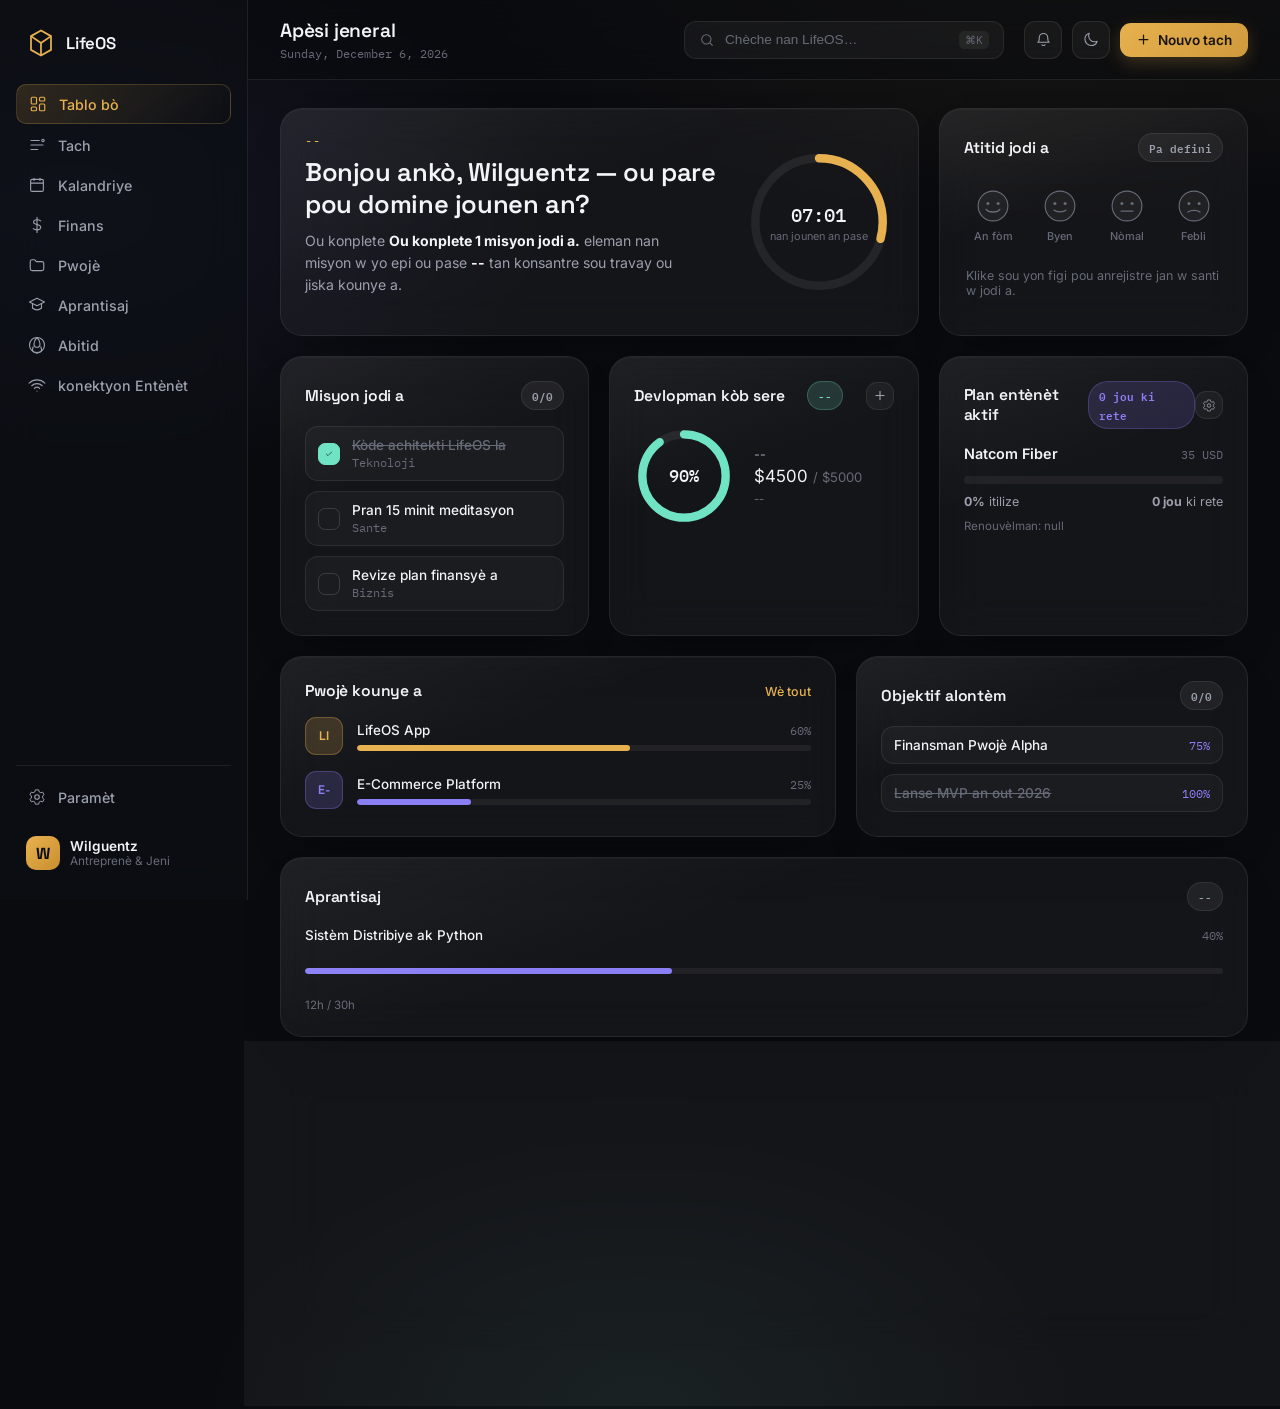
==== commit 6fdd669b: "Update index.html" ====
--- a/index.html
+++ b/index.html
@@ -70,9 +70,6 @@
   <span>konektyon Entènèt</span>
 </a>
     </nav>
-
-
-</div>
 
     <!-- Profile Area (Required Hooks) -->
     <div class="sidebar-footer">
--- a/dashboard.css
+++ b/dashboard.css
@@ -634,3 +634,45 @@
 @media (prefers-reduced-motion: reduce){
   *{ animation-duration: 0.01ms !important; transition-duration: 0.01ms !important; }
 }
+
+
+
+/* ---------- Paj Plan Entènèt (Vrè Paj) ---------- */
+.plan-page{
+  padding-top: 4px;
+}
+.plan-page #internetPlanForm{
+  display: flex;
+  flex-direction: column;
+  gap: 10px;
+  margin-top: 14px;
+}
+.plan-page #internetPlanForm select,
+.plan-page #internetPlanForm input{
+  padding: 10px 12px;
+  border-radius: 10px;
+  background: rgba(255,255,255,0.05);
+  border: 1px solid var(--border);
+  color: var(--text-primary);
+  font-size: 0.85rem;
+  font-family: var(--font-body);
+  outline: none;
+}
+.plan-page #internetPlanForm select option{
+  background: var(--bg-elevated);
+  color: var(--text-primary);
+}
+.plan-page #internetPlanForm button{
+  padding: 10px;
+  border-radius: 10px;
+  border: none;
+  background: linear-gradient(135deg, var(--accent-gold), #cf9a3c);
+  color: #17130a;
+  font-weight: 600;
+  cursor: pointer;
+}
+.plan-page .sidebar-plan-status{
+  margin-top: 12px;
+  font-size: 0.78rem;
+  color: var(--text-secondary);
+}
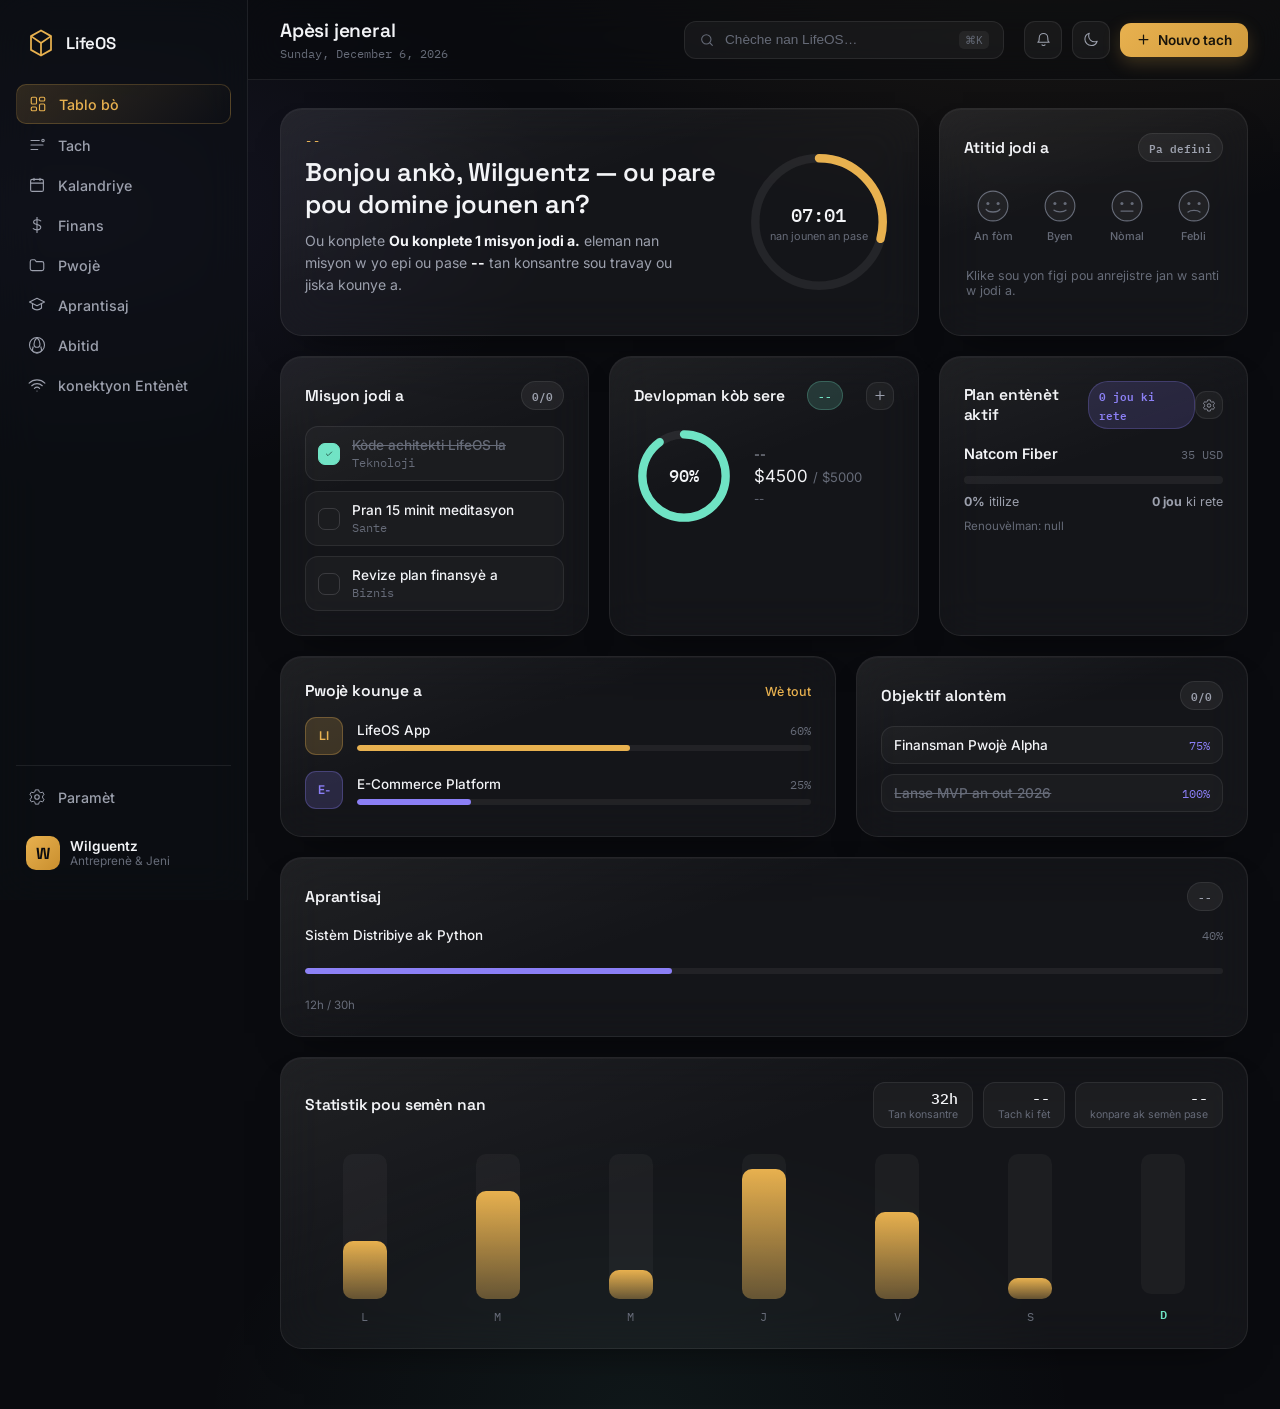
==== commit 9037fc5c: "Update index.html" ====
--- a/index.html
+++ b/index.html
@@ -272,6 +272,32 @@
           <div class="bars" id="weeklyBars"></div>
         </section>
       </div>
+      </div>
+      <!-- ⬇️ AJOUTE SA A ⬇️ -->
+      <section class="plan-page" id="planPage" style="display:none;">
+        <div class="card" style="max-width:480px;">
+          <div class="card-head">
+            <h3>Jere Plan Entènèt</h3>
+          </div>
+          <form id="internetPlanForm">
+            <select id="networkSelect">
+              <option value="Natcom">Natcom</option>
+              <option value="Digicel">Digicel</option>
+            </select>
+            <select id="planTypeSelect">
+              <option value="24h">24 Èdtan</option>
+              <option value="5j">5 jou</option>
+              <option value="semèn">Semèn</option>
+              <option value="mwa">Mwa</option>
+            </select>
+            <input type="text" id="priceInput" placeholder="Pri (ex: 35 USD)" required>
+            <button type="submit">Sove</button>
+          </form>
+          <p class="sidebar-plan-status" id="planPageStatus">--</p>
+        </div>
+      </section>
+      <!-- ⬆️ FEN SA W AJOUTE A ⬆️ -->
+    </main>
     </main>
   </div>
 
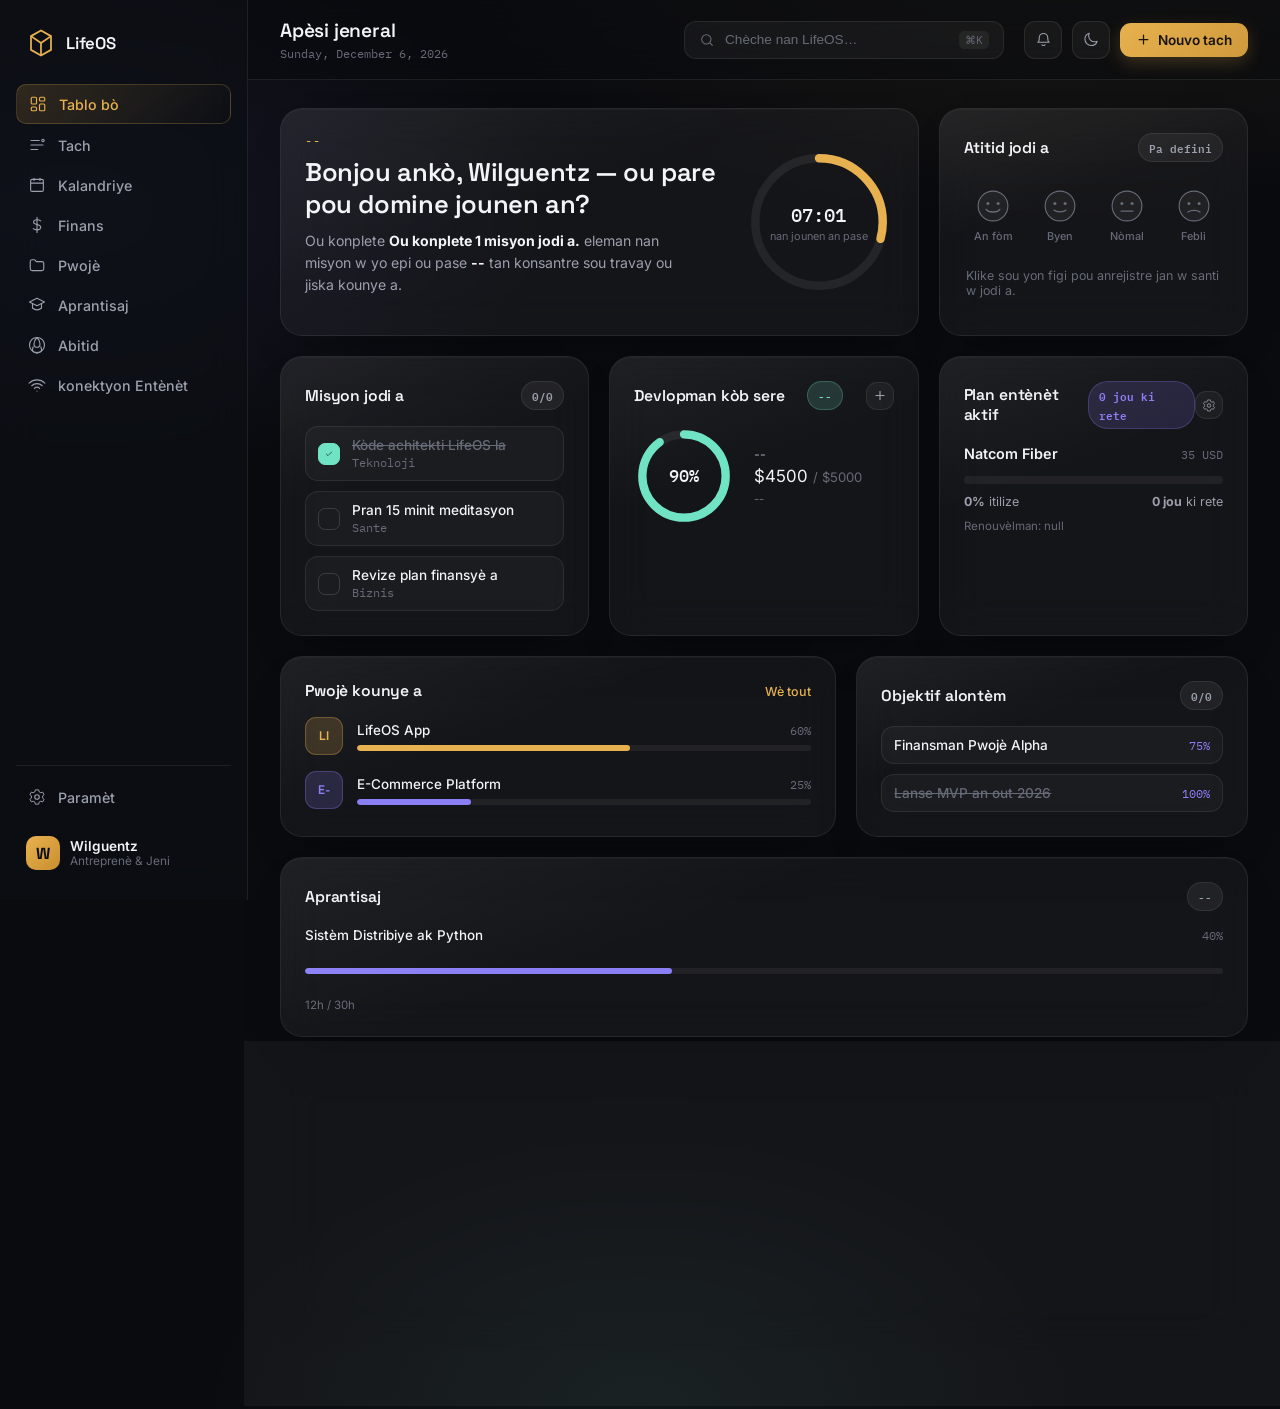
==== commit 68186e24: "Update index.html" ====
--- a/index.html
+++ b/index.html
@@ -271,7 +271,7 @@
           </div>
           <div class="bars" id="weeklyBars"></div>
         </section>
-      </div>
+     
       </div>
       <!-- ⬇️ AJOUTE SA A ⬇️ -->
       <section class="plan-page" id="planPage" style="display:none;">
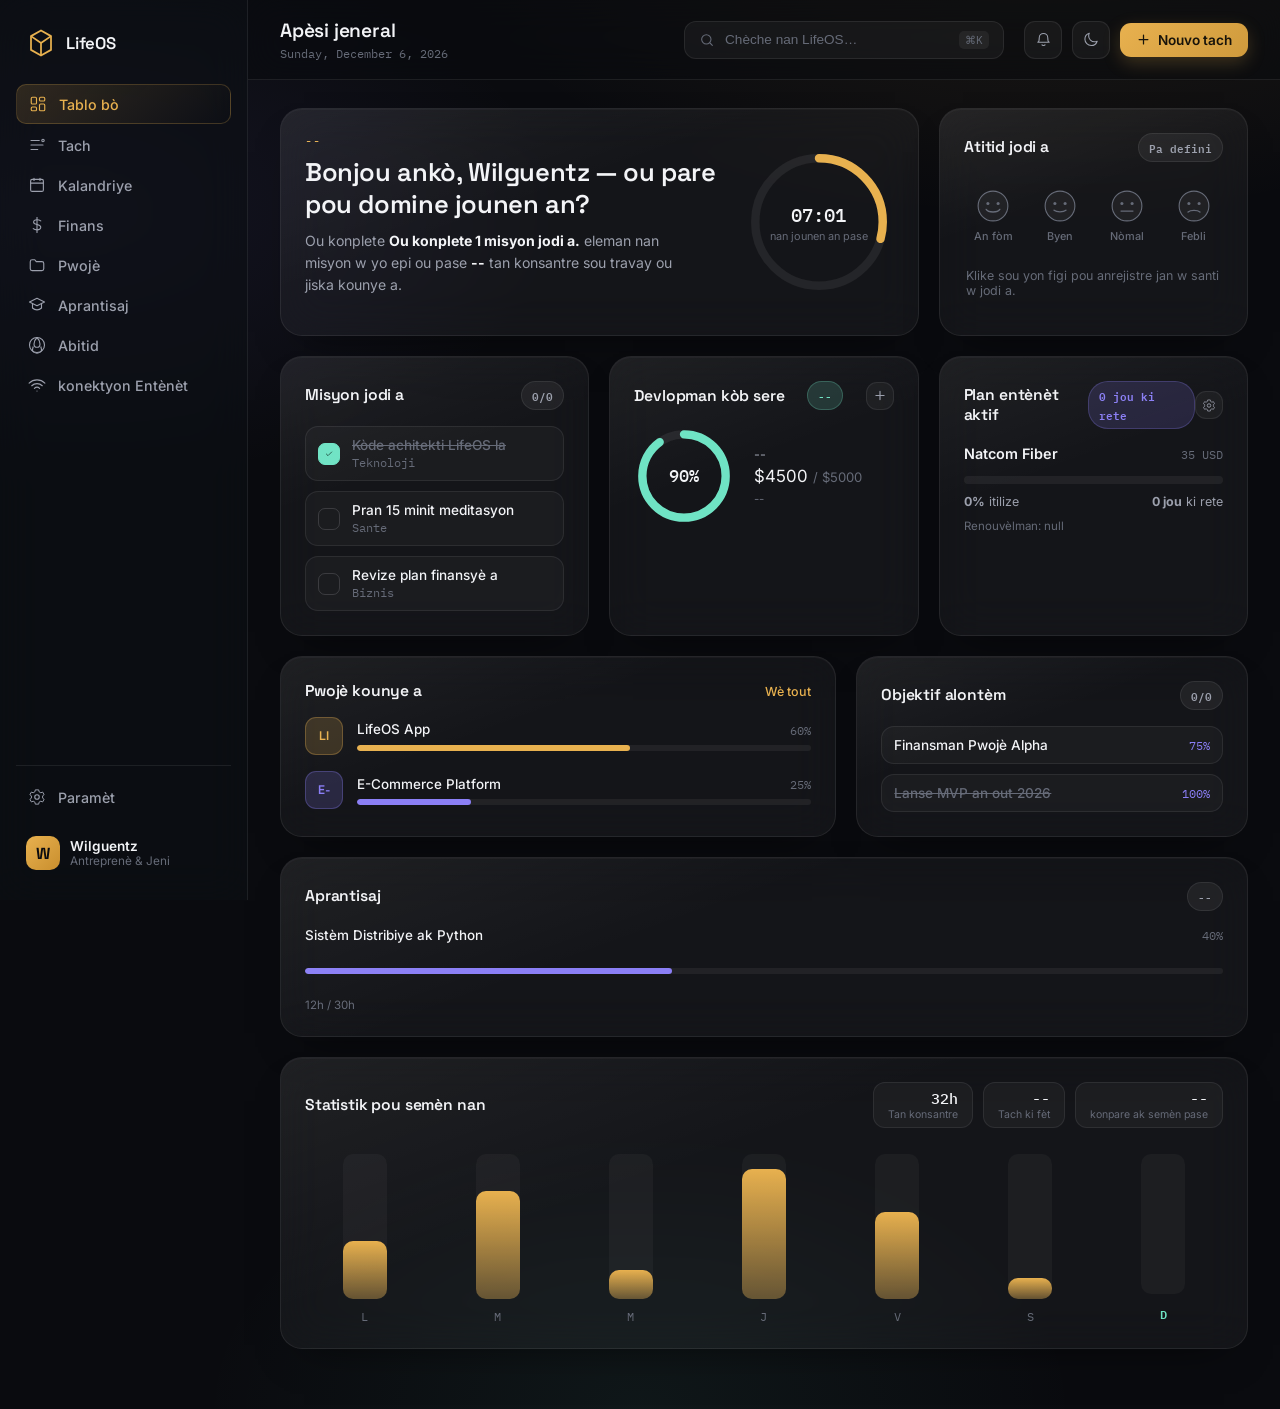
==== commit 66576ac7: "Update index.html" ====
--- a/index.html
+++ b/index.html
@@ -298,7 +298,6 @@
       </section>
       <!-- ⬆️ FEN SA W AJOUTE A ⬆️ -->
     </main>
-    </main>
   </div>
 
   <div class="sidebar-scrim" id="sidebarScrim" aria-hidden="true"></div>
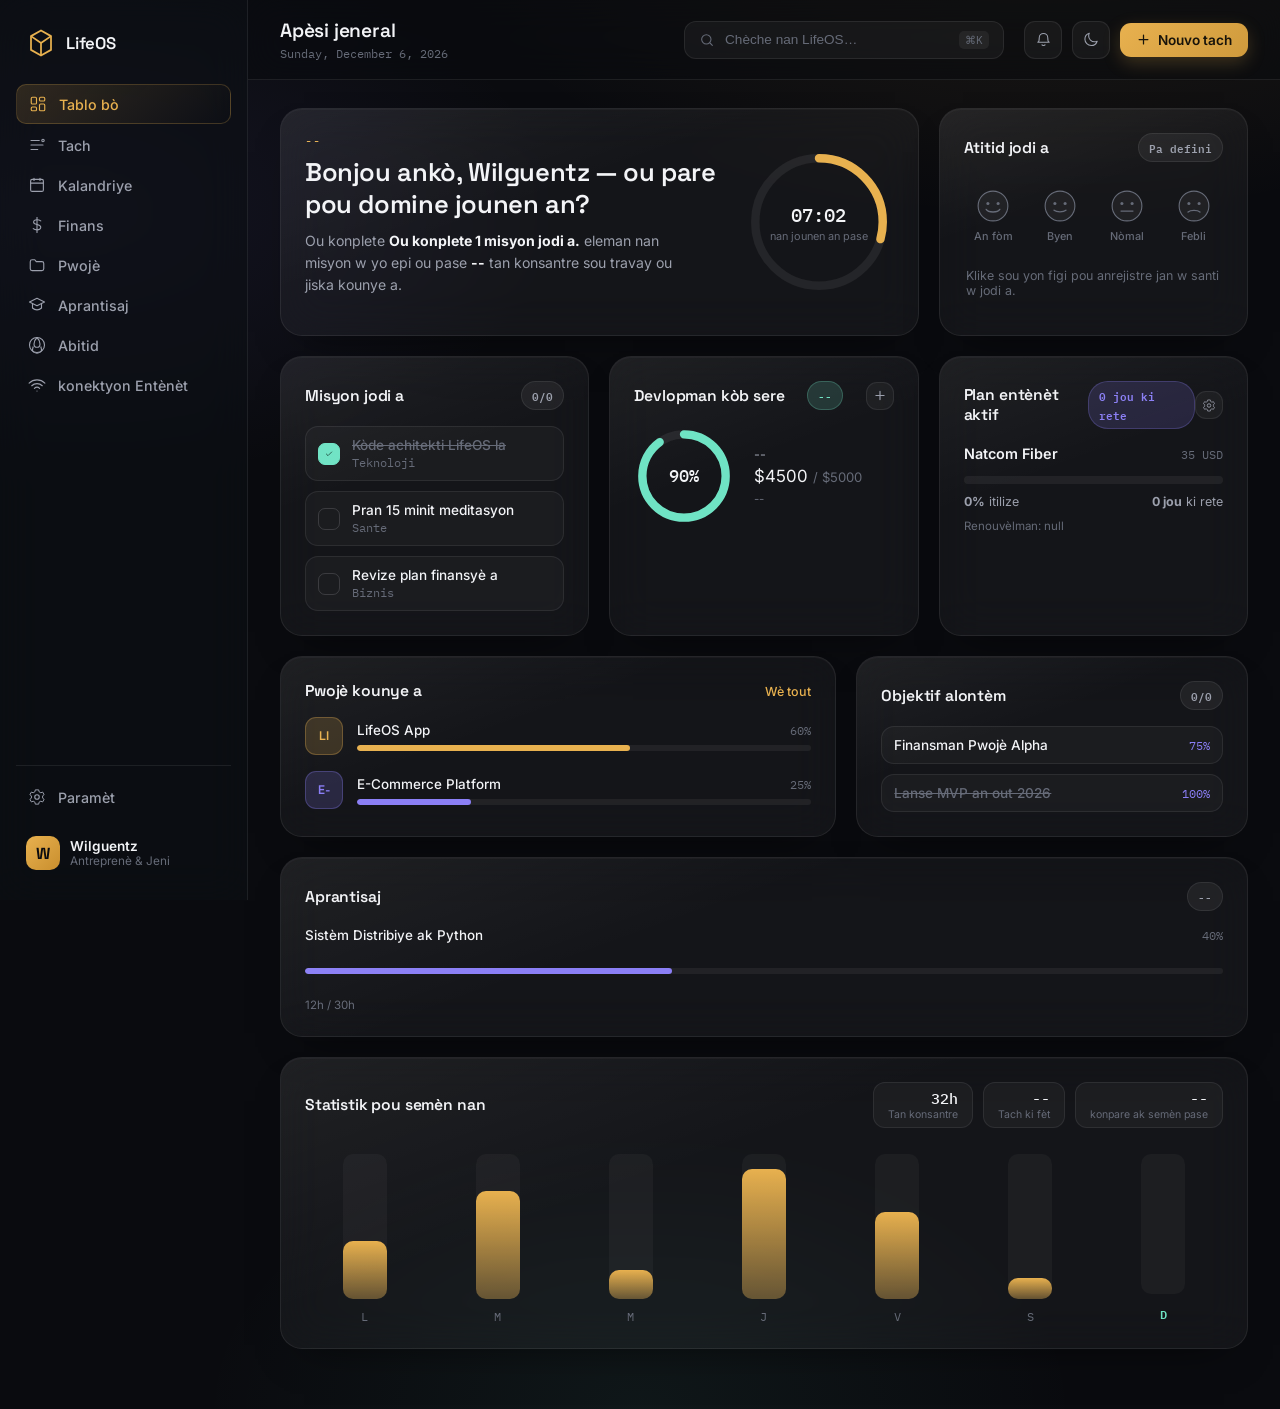
==== commit 68c8f7ea: "Update index.html" ====
--- a/index.html
+++ b/index.html
@@ -63,12 +63,12 @@
         <svg viewBox="0 0 24 24" fill="none" aria-hidden="true"><path d="M12 2C12 2 8 6 8 10.5C8 13 9.8 15 12 15C14.2 15 16 13 16 10.5C16 6 12 2 12 2Z" stroke="currentColor" stroke-width="1.5" stroke-linejoin="round"/><path d="M7 14C7 14 6 17 6 18.5C6 20.9 8.7 22.8 12 22.8C15.3 22.8 18 20.9 18 18.5C18 17 17 14 17 14" stroke="currentColor" stroke-width="1.5" stroke-linejoin="round"/><circle cx="12" cy="12" r="10" stroke="currentColor" stroke-width="1.5"/></svg>
         <span>Abitid</span>
       </a>
-<a href="#plan" class="nav-item" data-route="plan" data-tip="plan" aria-label="Ale nan plan inténet">
-  <svg viewBox="0 0 24 24" fill="none" aria-hidden="true">
-    <path d="M12 20h.01M8.5 16.5a5 5 0 0 1 7 0M5 13a10 10 0 0 1 14 0M1.5 9.5a15 15 0 0 1 21 0" stroke="currentColor" stroke-width="1.5" stroke-linecap="round" stroke-linejoin="round"/>
-  </svg>
-  <span>konektyon Entènèt</span>
-</a>
+      <a href="#plan" class="nav-item" data-route="plan" data-tip="plan" aria-label="Ale nan plan inténet">
+        <svg viewBox="0 0 24 24" fill="none" aria-hidden="true">
+          <path d="M12 20h.01M8.5 16.5a5 5 0 0 1 7 0M5 13a10 10 0 0 1 14 0M1.5 9.5a15 15 0 0 1 21 0" stroke="currentColor" stroke-width="1.5" stroke-linecap="round" stroke-linejoin="round"/>
+        </svg>
+        <span>konektyon Entènèt</span>
+      </a>
     </nav>
 
     <!-- Profile Area (Required Hooks) -->
@@ -271,9 +271,9 @@
           </div>
           <div class="bars" id="weeklyBars"></div>
         </section>
-     
-      </div>
-      <!-- ⬇️ AJOUTE SA A ⬇️ -->
+      </div>
+
+      <!-- PAJ PLAN ENTÈNÈT -->
       <section class="plan-page" id="planPage" style="display:none;">
         <div class="card" style="max-width:480px;">
           <div class="card-head">
@@ -296,7 +296,6 @@
           <p class="sidebar-plan-status" id="planPageStatus">--</p>
         </div>
       </section>
-      <!-- ⬆️ FEN SA W AJOUTE A ⬆️ -->
     </main>
   </div>
 
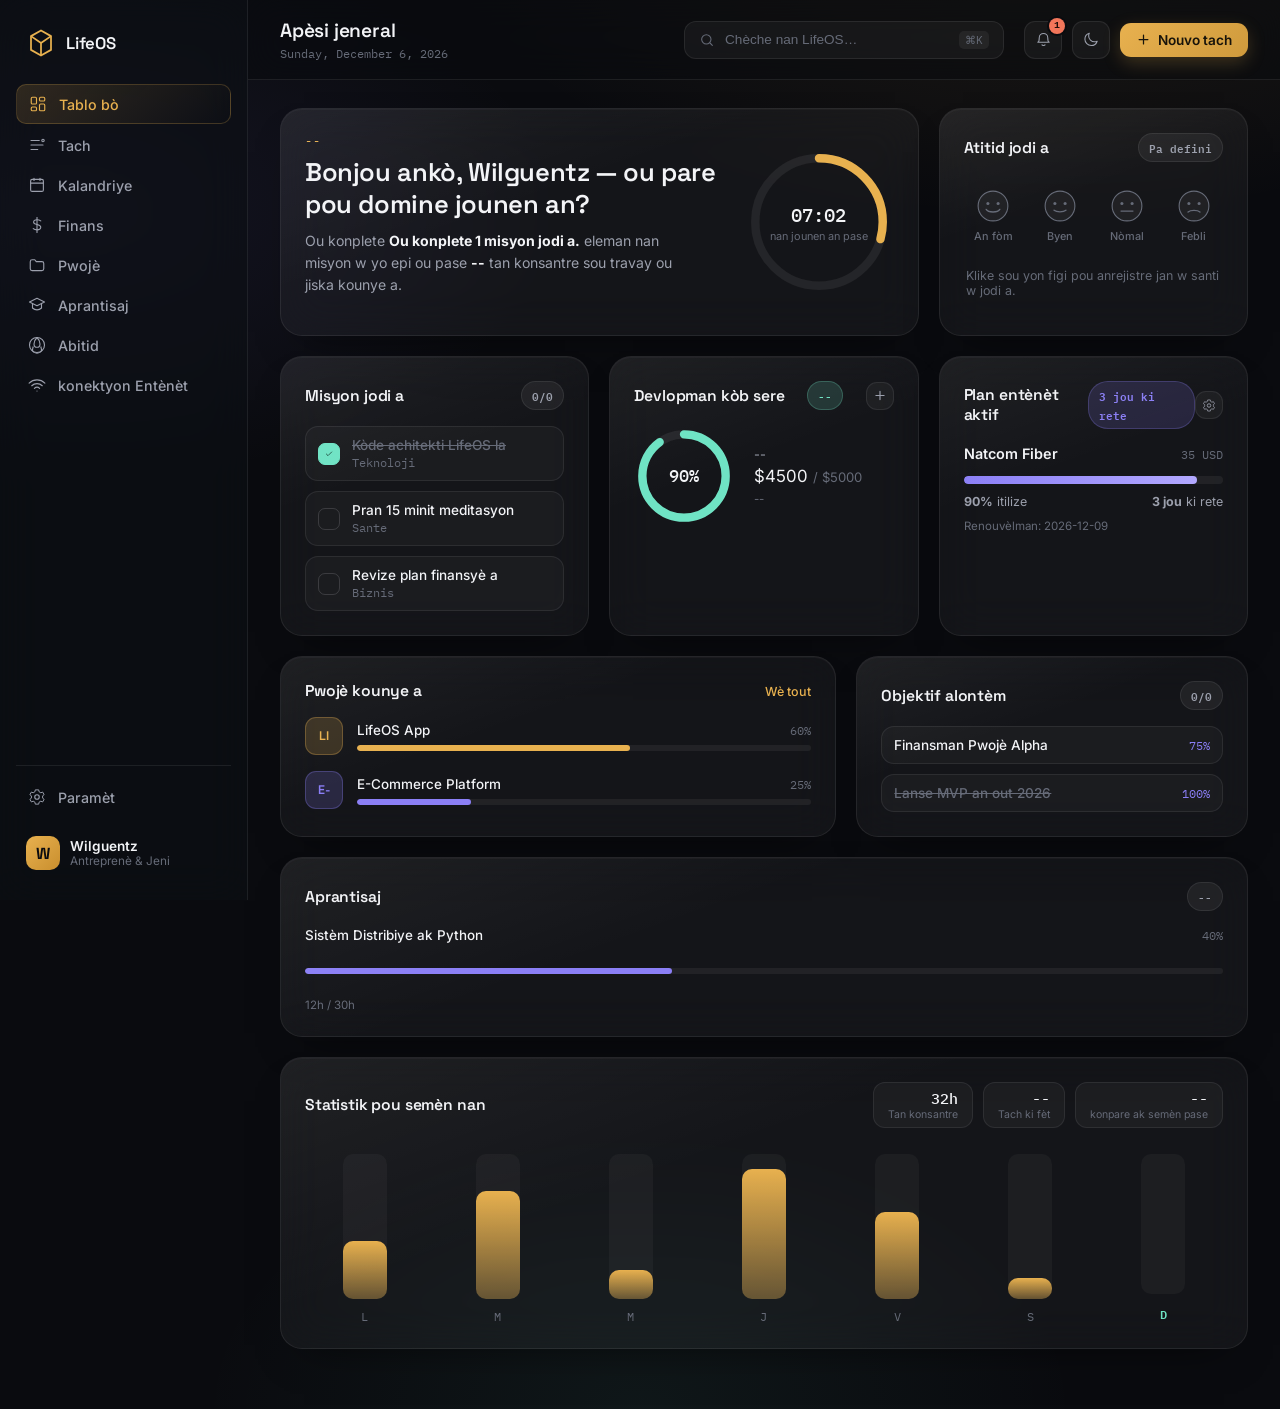
==== commit 5724c8ec: "Add modals for internet plan and alerts" ====
--- a/index.html
+++ b/index.html
@@ -108,7 +108,7 @@
       <div class="topbar-actions">
         <button class="icon-btn" id="notificationBtn" aria-label="Notifikasyon, pa gen nouvo mesaj" aria-live="polite">
           <svg viewBox="0 0 24 24" fill="none" aria-hidden="true"><path d="M6 9.5C6 6 8.7 3.5 12 3.5C15.3 3.5 18 6 18 9.5C18 15 20 16 20 16H4C4 16 6 15 6 9.5Z" stroke="currentColor" stroke-width="1.5" stroke-linejoin="round"/><path d="M9.5 19C9.5 19 10 20.5 12 20.5C14 20.5 14.5 19 14.5 19" stroke="currentColor" stroke-width="1.5" stroke-linejoin="round"/></svg>
-          <span class="dot-badge" id="notificationBadge" style="display: none;"></span>
+          <span class="count-badge" id="notificationBadge" style="display:none;">0</span>
         </button>
         <button class="icon-btn" id="themeToggle" aria-label="Chanje tèm klè oswa fonse">
           <svg viewBox="0 0 24 24" fill="none" aria-hidden="true"><path d="M20 14.5C18.9 15 17.7 15.3 16.4 15.3C11.8 15.3 8 11.6 8 7C8 5.7 8.3 4.4 8.9 3.3C5.3 4.4 2.7 7.8 2.7 11.7C2.7 16.6 6.7 20.6 11.6 20.6C15.5 20.6 18.8 18.1 20 14.5Z" stroke="currentColor" stroke-width="1.5" stroke-linejoin="round"/></svg>
@@ -272,32 +272,55 @@
           <div class="bars" id="weeklyBars"></div>
         </section>
       </div>
-
-      <!-- PAJ PLAN ENTÈNÈT -->
-      <section class="plan-page" id="planPage" style="display:none;">
-        <div class="card" style="max-width:480px;">
-          <div class="card-head">
-            <h3>Jere Plan Entènèt</h3>
-          </div>
-          <form id="internetPlanForm">
-            <select id="networkSelect">
-              <option value="Natcom">Natcom</option>
-              <option value="Digicel">Digicel</option>
-            </select>
-            <select id="planTypeSelect">
-              <option value="24h">24 Èdtan</option>
-              <option value="5j">5 jou</option>
-              <option value="semèn">Semèn</option>
-              <option value="mwa">Mwa</option>
-            </select>
-            <input type="text" id="priceInput" placeholder="Pri (ex: 35 USD)" required>
-            <button type="submit">Sove</button>
-          </form>
-          <p class="sidebar-plan-status" id="planPageStatus">--</p>
-        </div>
-      </section>
     </main>
   </div>
+
+  <!-- MODAL: PLAN ENTÈNÈT -->
+  <div class="modal-backdrop" id="planModalBackdrop"></div>
+  <section class="modal plan-modal" id="planPage" role="dialog" aria-modal="true" aria-labelledby="planModalTitle">
+    <div class="modal-card">
+      <div class="modal-head">
+        <h3 id="planModalTitle">Jere Plan Entènèt</h3>
+        <button class="icon-btn" id="planModalClose" aria-label="Fèmen modal plan entènèt">
+          <svg viewBox="0 0 24 24" fill="none"><path d="M6 6L18 18M18 6L6 18" stroke="currentColor" stroke-width="1.8" stroke-linecap="round"/></svg>
+        </button>
+      </div>
+      <div class="plan-modal-stats">
+        <span class="card-tag tag--violet" id="planModalPct">--%</span>
+        <span class="plan-modal-days" id="planModalDaysLeft">-- jou ki rete</span>
+      </div>
+      <form id="internetPlanForm">
+        <select id="networkSelect">
+          <option value="Natcom">Natcom</option>
+          <option value="Digicel">Digicel</option>
+        </select>
+        <select id="planTypeSelect">
+          <option value="24h">24 Èdtan</option>
+          <option value="5j">5 jou</option>
+          <option value="semèn">Semèn</option>
+          <option value="mwa">Mwa</option>
+        </select>
+        <input type="text" id="priceInput" placeholder="Pri (ex: 35 USD)" required>
+        <button type="submit">Sove</button>
+      </form>
+      <p class="sidebar-plan-status" id="planPageStatus">--</p>
+    </div>
+  </section>
+
+  <!-- MODAL: ALÈT / NOTIFIKASYON -->
+  <div class="modal-backdrop" id="alertsModalBackdrop"></div>
+  <section class="modal alerts-modal" id="alertsModal" role="dialog" aria-modal="true" aria-labelledby="alertsModalTitle">
+    <div class="modal-card">
+      <div class="modal-head">
+        <h3 id="alertsModalTitle">Alèt Plan Entènèt</h3>
+        <button class="icon-btn" id="alertsModalClose" aria-label="Fèmen modal alèt yo">
+          <svg viewBox="0 0 24 24" fill="none"><path d="M6 6L18 18M18 6L6 18" stroke="currentColor" stroke-width="1.8" stroke-linecap="round"/></svg>
+        </button>
+      </div>
+      <ul class="alerts-list" id="alertsList"></ul>
+      <p class="alerts-empty" id="alertsEmpty">Ou pa gen okenn alèt kounye a.</p>
+    </div>
+  </section>
 
   <div class="sidebar-scrim" id="sidebarScrim" aria-hidden="true"></div>
 </div>
--- a/dashboard.css
+++ b/dashboard.css
@@ -676,3 +676,54 @@
   font-size: 0.78rem;
   color: var(--text-secondary);
 }
+
+/* ---------- Modals (Plan Entènèt / Alèt) ---------- */
+.modal-backdrop{
+  display:none; position:fixed; inset:0; z-index:80;
+  background: rgba(6,7,10,0.6); backdrop-filter: blur(3px);
+}
+.modal-backdrop.is-open{ display:block; }
+
+.modal{
+  display:none; position:fixed; inset:0; z-index:90;
+  align-items:center; justify-content:center; padding:20px;
+}
+.modal.is-open{ display:flex; }
+
+.modal-card{
+  width:100%; max-width:440px;
+  background: var(--bg-elevated);
+  border:1px solid var(--border-strong);
+  border-radius: var(--radius-lg);
+  padding:24px;
+  box-shadow: 0 30px 60px -20px rgba(0,0,0,0.7);
+  animation: modalPop .22s var(--ease);
+}
+@keyframes modalPop{ from{ opacity:0; transform: translateY(8px) scale(.98);} to{ opacity:1; transform:none; } }
+
+.modal-head{ display:flex; align-items:center; justify-content:space-between; margin-bottom:16px; }
+.modal-head h3{ margin:0; font-family: var(--font-display); font-size:1rem; font-weight:600; }
+
+.plan-modal-stats{ display:flex; align-items:center; gap:10px; margin-bottom:16px; }
+.plan-modal-days{ font-size:0.8rem; color: var(--text-secondary); font-family: var(--font-mono); }
+
+.alerts-list{ list-style:none; margin:0; padding:0; display:flex; flex-direction:column; gap:10px; max-height:320px; overflow-y:auto; }
+.alert-item{ display:flex; align-items:flex-start; gap:10px; padding:10px 12px; border-radius:12px; background: rgba(255,255,255,0.03); border:1px solid var(--border); }
+.alert-dot{ width:8px; height:8px; border-radius:50%; margin-top:5px; flex-shrink:0; background: var(--accent-gold); }
+.alert-item.level-2 .alert-dot{ background: var(--accent-coral); }
+.alert-item.level-1 .alert-dot{ background:#ef4444; }
+.alert-item.is-read{ opacity:0.55; }
+.alert-copy{ display:flex; flex-direction:column; gap:2px; }
+.alert-title{ font-size:0.84rem; font-weight:500; }
+.alert-meta{ font-size:0.72rem; color: var(--text-tertiary); font-family: var(--font-mono); }
+.alerts-empty{ margin:14px 2px 0; font-size:0.82rem; color: var(--text-tertiary); text-align:center; }
+
+.count-badge{
+  position:absolute; top:-4px; right:-4px;
+  min-width:16px; height:16px; padding:0 4px; border-radius:20px;
+  background: var(--accent-coral); color:#1a0d08;
+  font-size:0.62rem; font-weight:700; font-family: var(--font-mono);
+  display:none; align-items:center; justify-content:center;
+  box-shadow: 0 0 0 2px var(--bg);
+}
+
